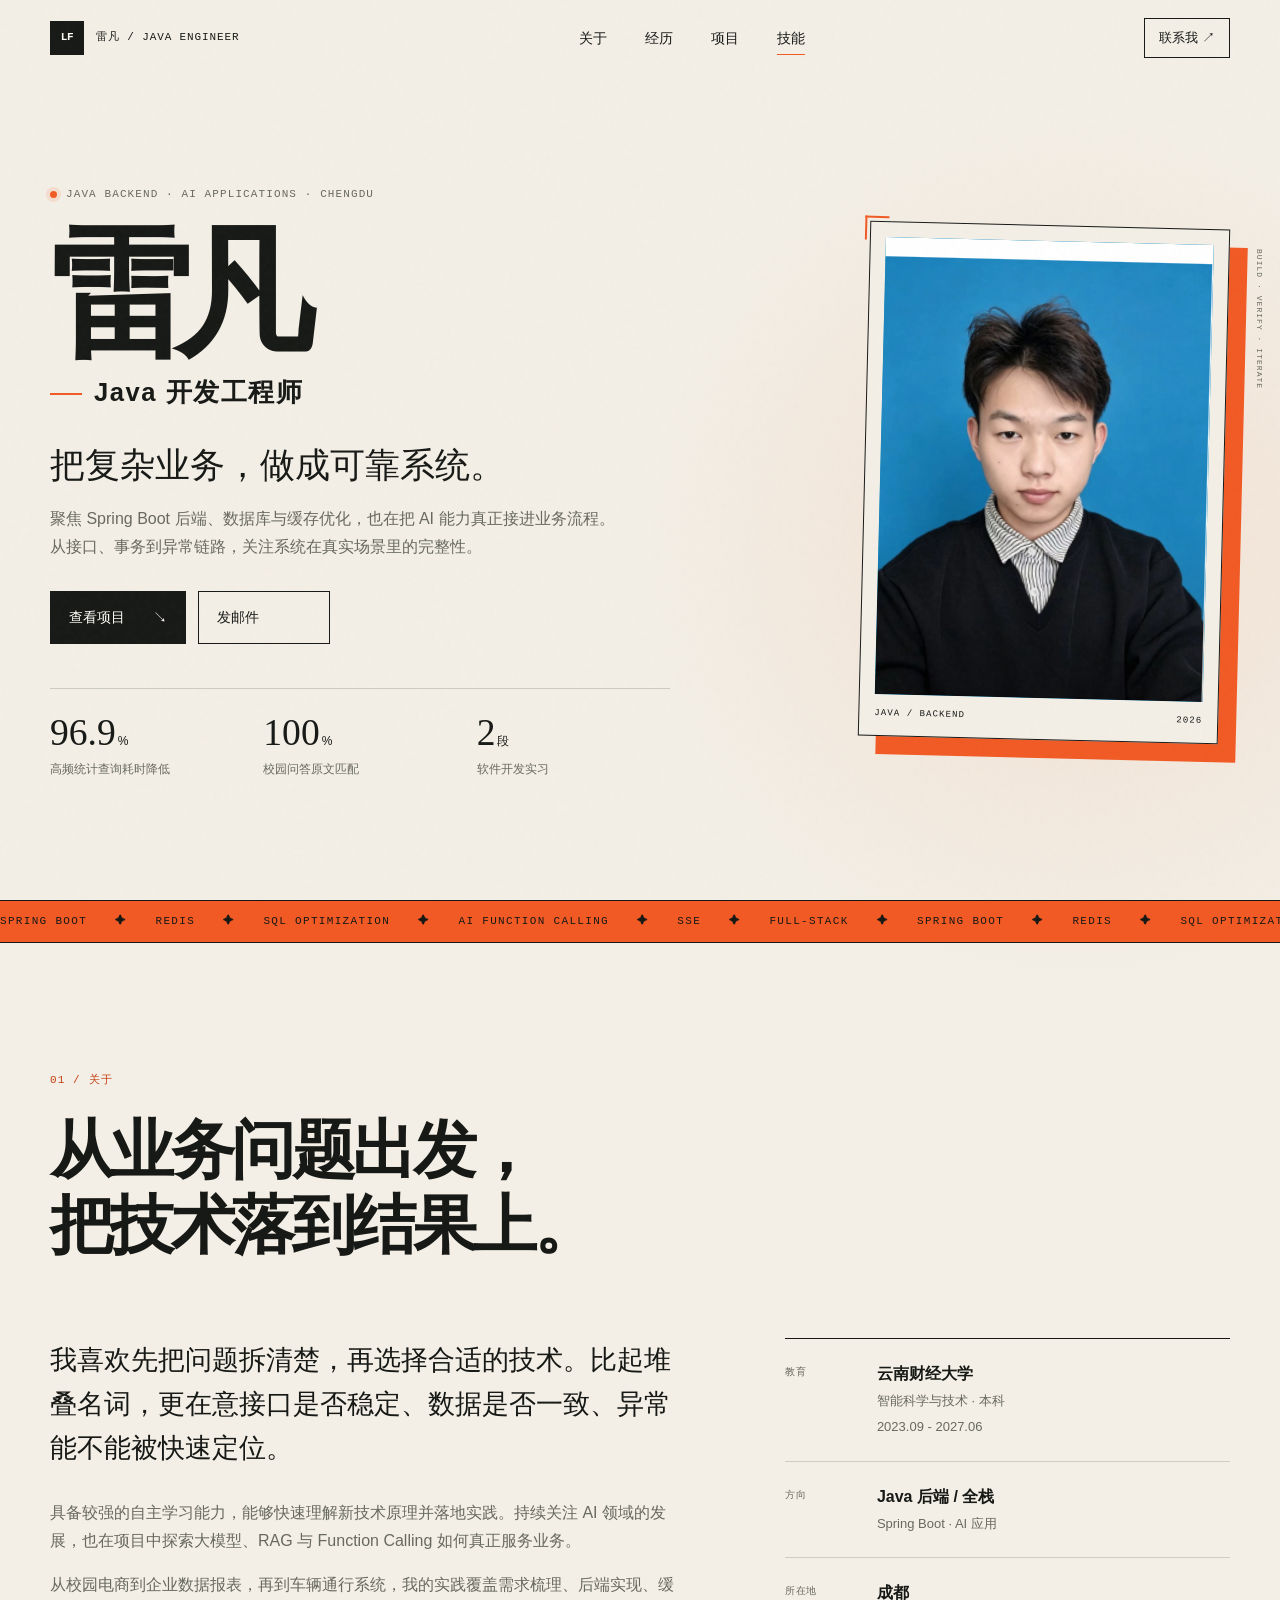
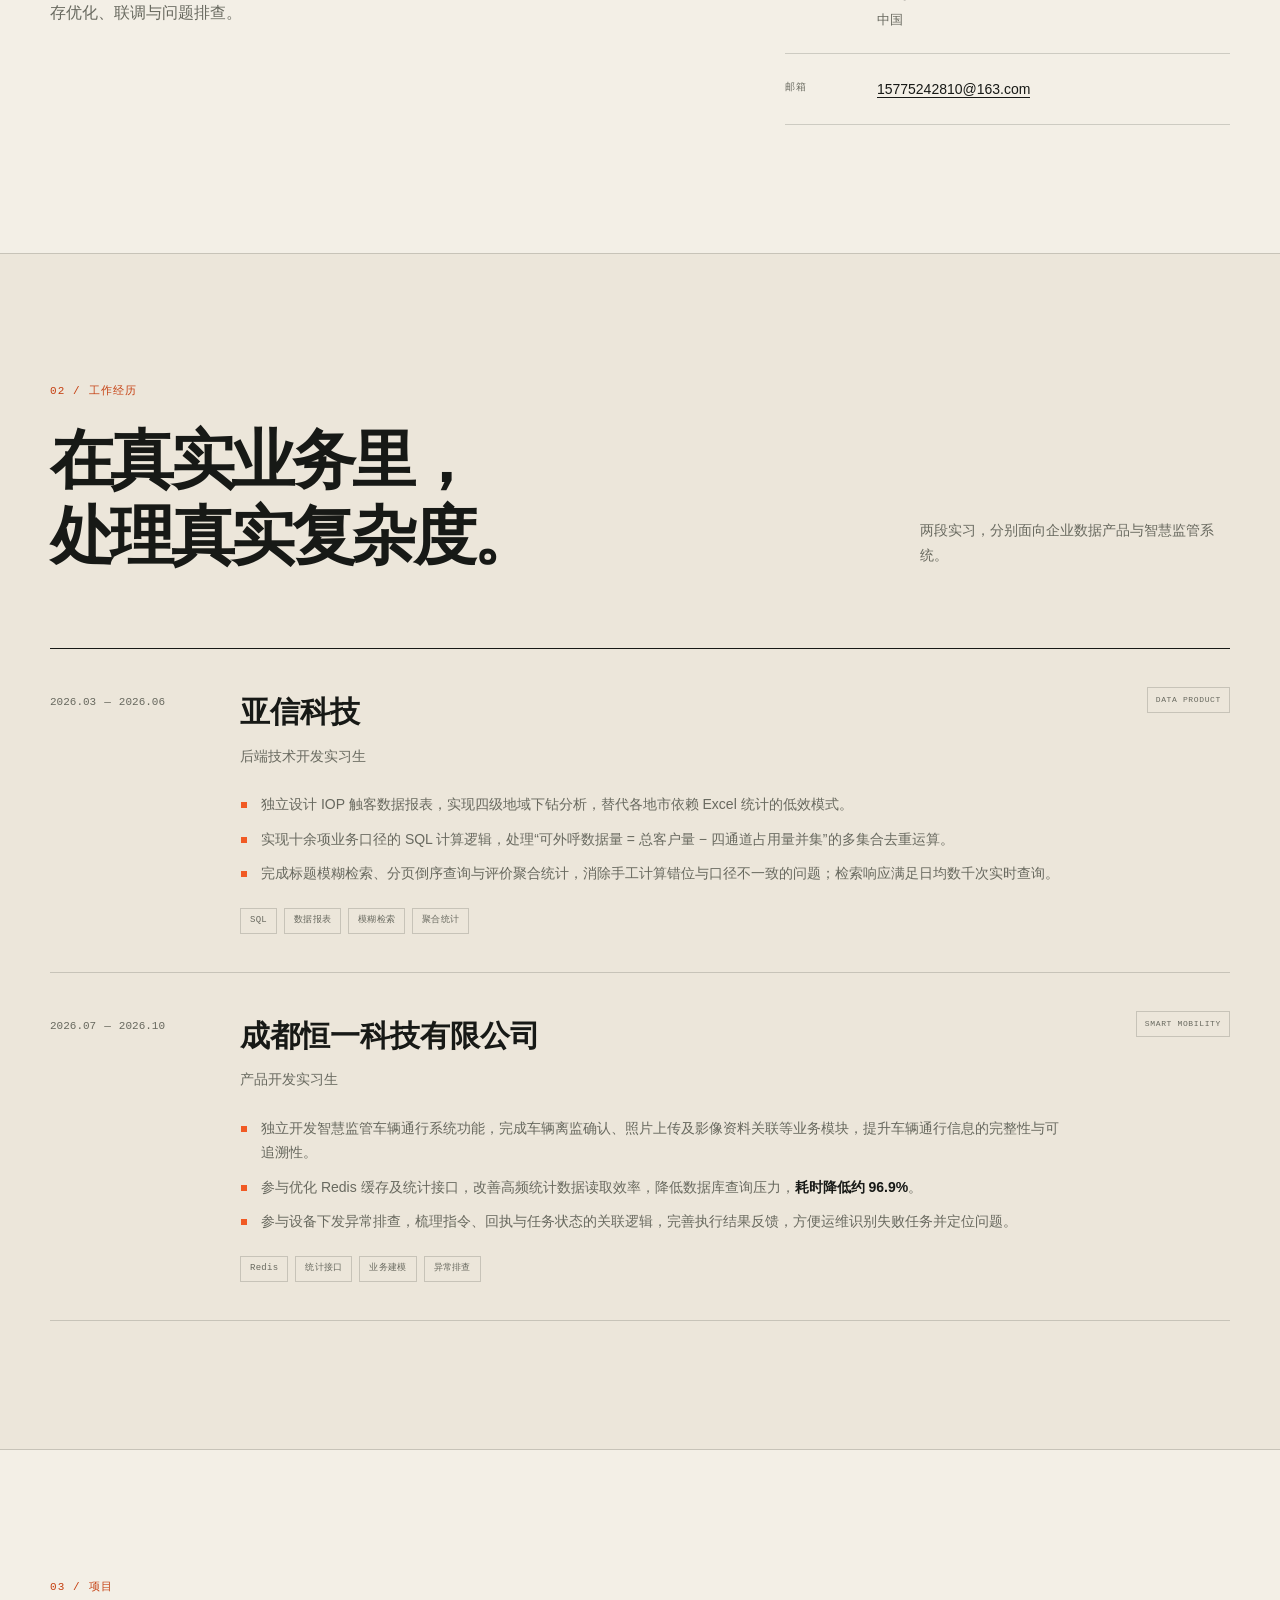
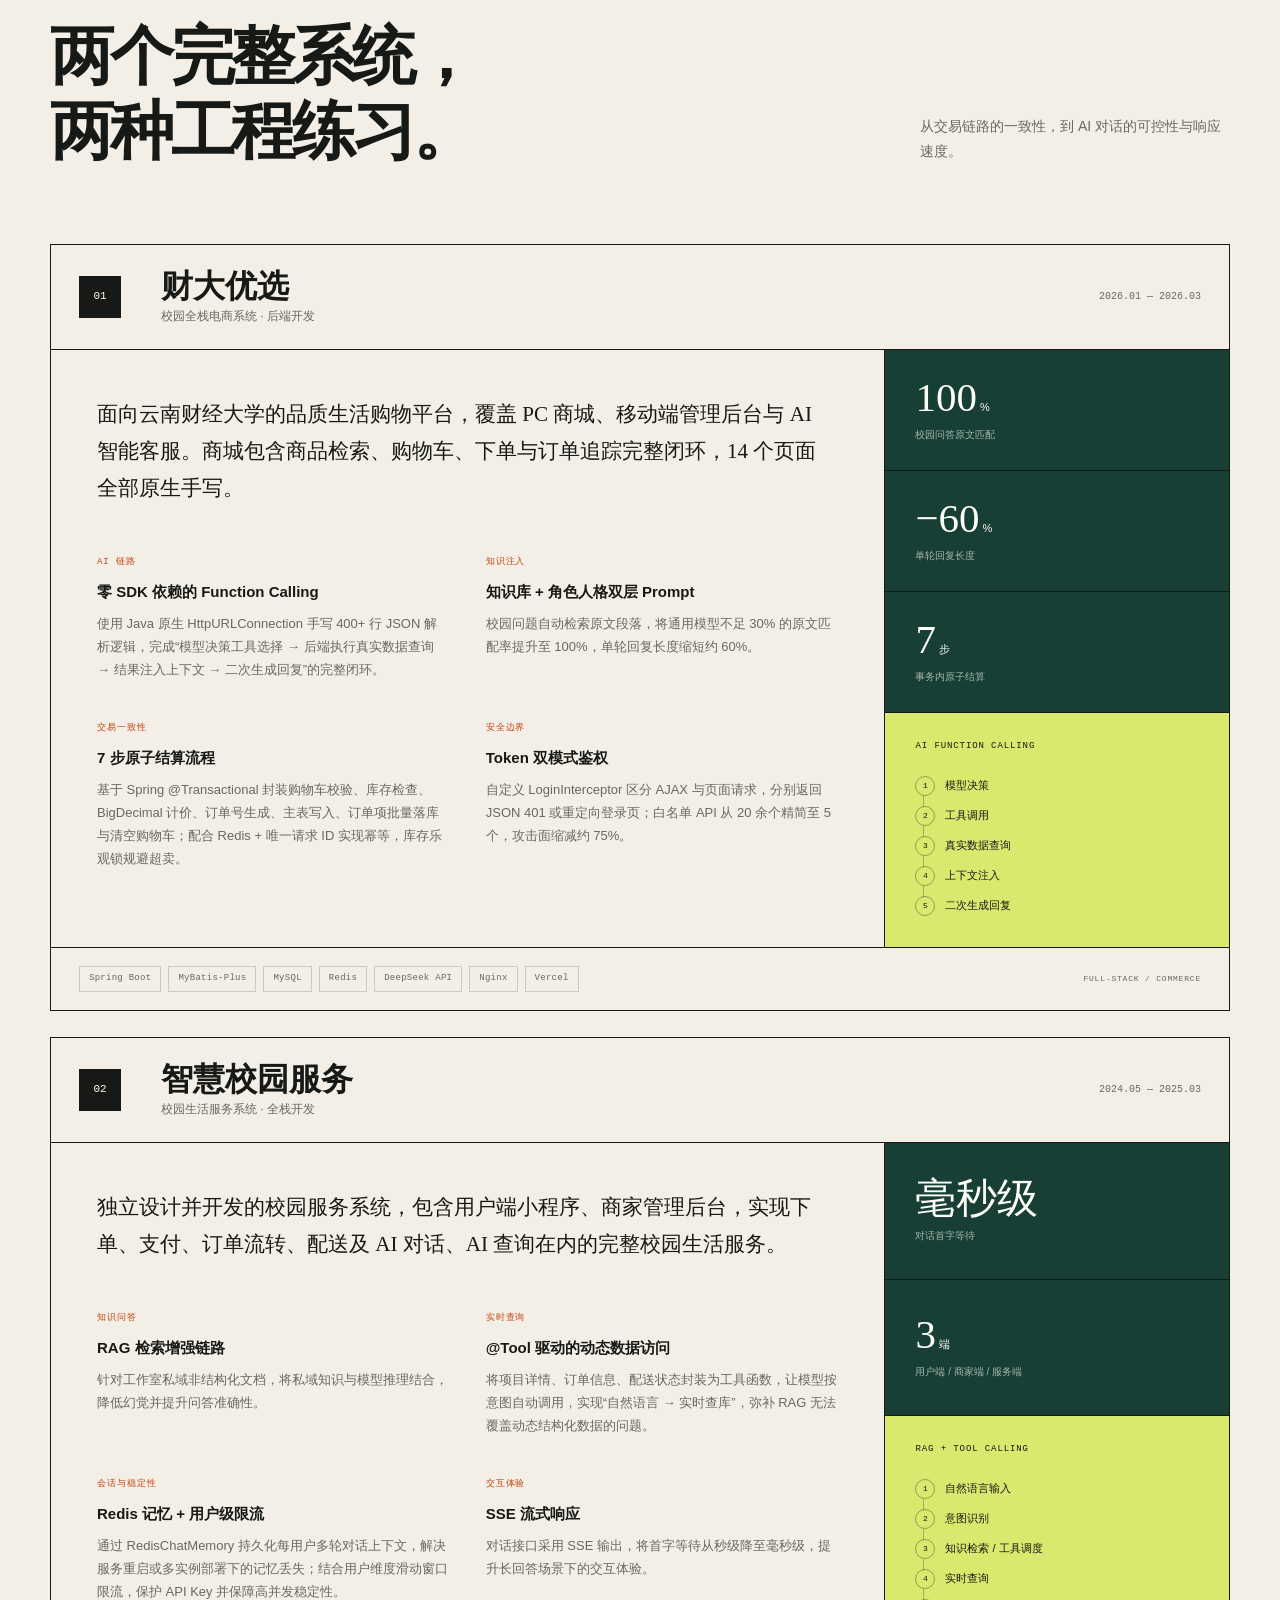
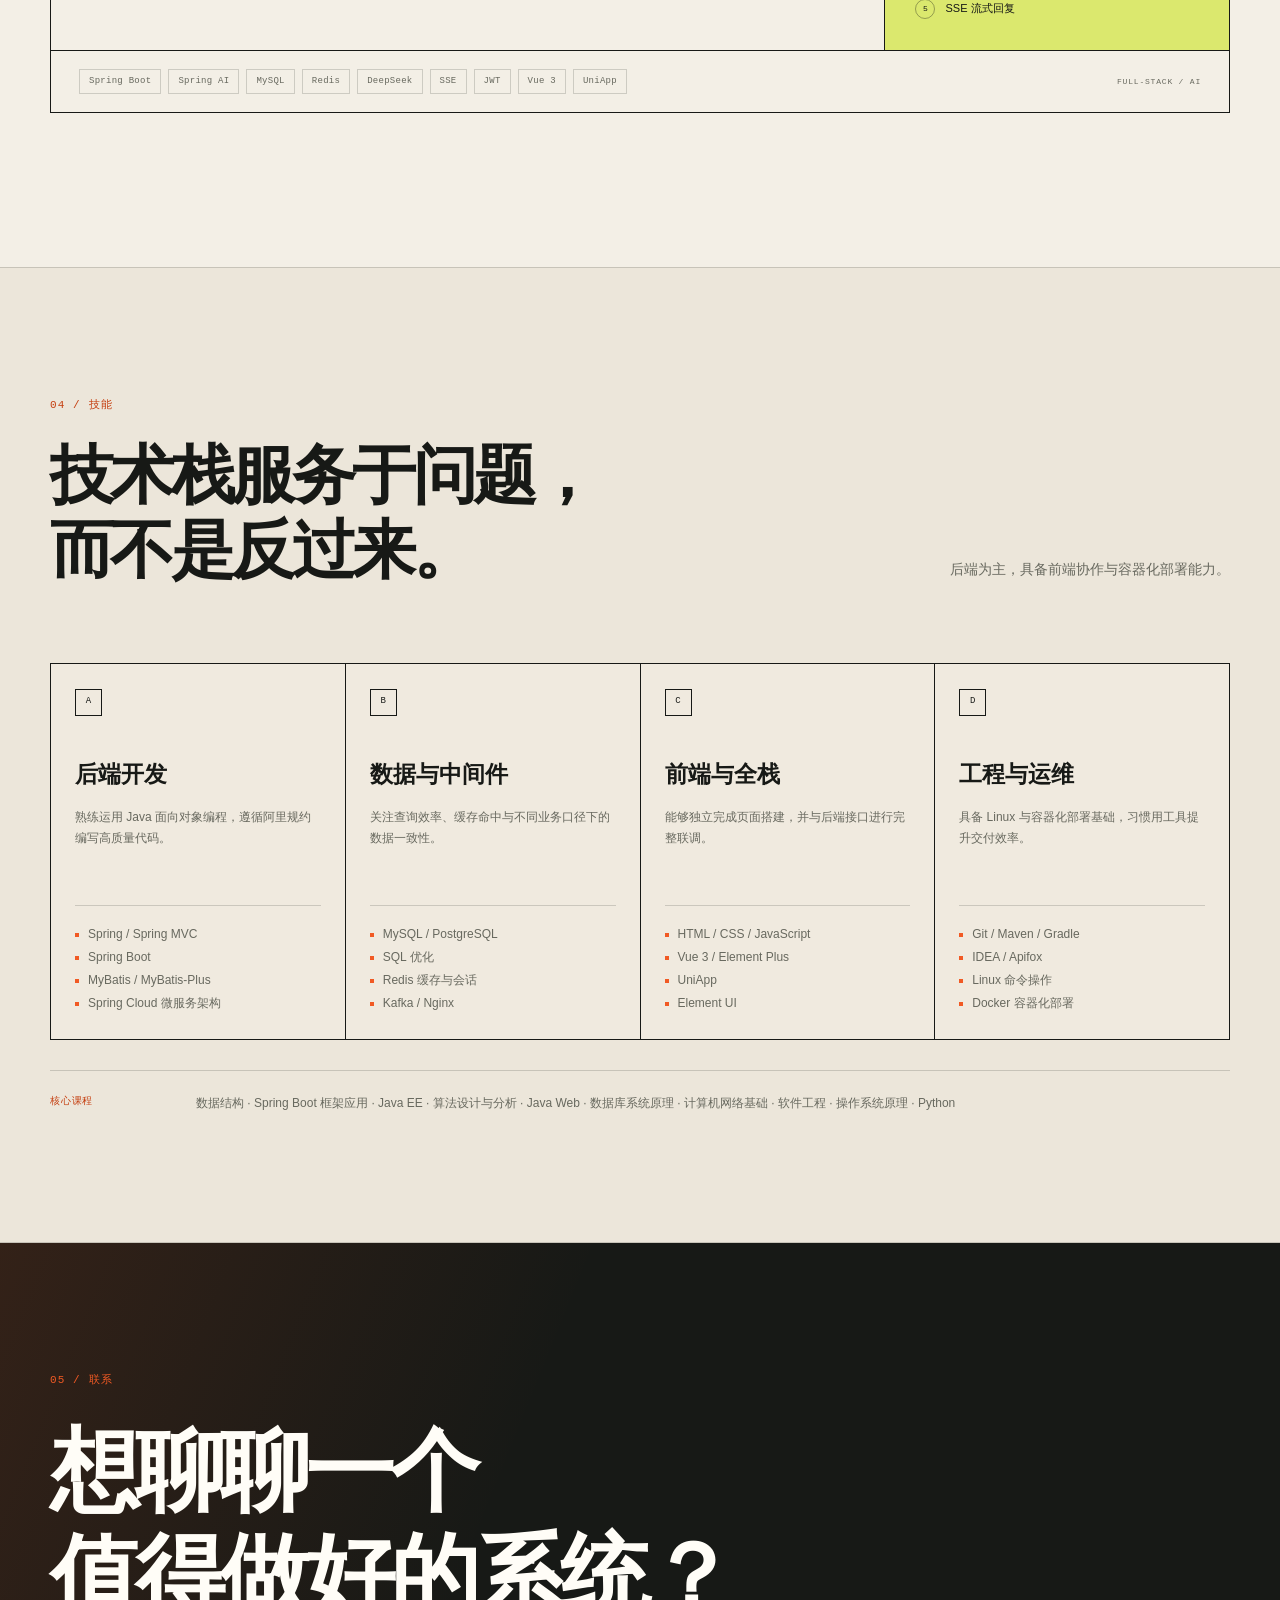
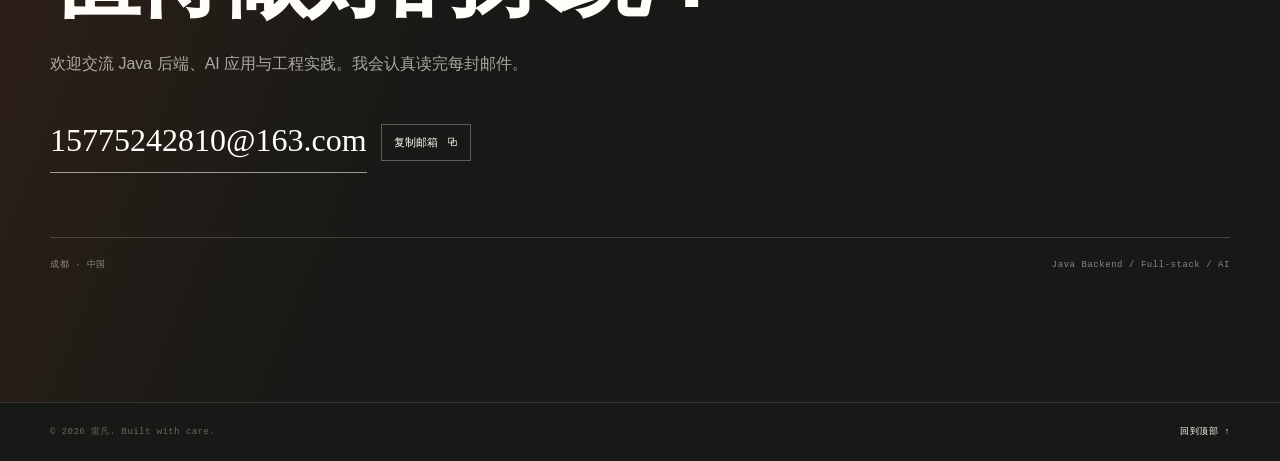
==== index.html @ cb6b831a "Publish personal portfolio website" ====
<!doctype html>
<html lang="zh-CN">
<head>
  <meta charset="utf-8">
  <meta name="viewport" content="width=device-width, initial-scale=1">
  <title>雷凡｜Java 开发工程师 · 后端与 AI 应用</title>
  <meta name="description" content="雷凡，Java 开发工程师，专注 Spring Boot 后端、Redis 缓存优化与 AI 应用落地。查看工作经历、全栈项目与技术栈。">
  <meta name="author" content="雷凡">
  <meta name="robots" content="index, follow, max-image-preview:large">
  <meta name="theme-color" content="#f3efe6">
  <link rel="canonical" href="https://fan313424.github.io/">

  <meta property="og:type" content="profile">
  <meta property="og:locale" content="zh_CN">
  <meta property="og:title" content="雷凡｜Java 开发工程师">
  <meta property="og:description" content="Spring Boot 后端、数据库与缓存优化，以及可落地的 AI 应用实践。">
  <meta property="og:url" content="https://fan313424.github.io/">
  <meta property="og:image" content="https://fan313424.github.io/assets/og-cover.png">
  <meta property="og:image:width" content="1200">
  <meta property="og:image:height" content="630">
  <meta name="twitter:card" content="summary_large_image">
  <meta name="twitter:title" content="雷凡｜Java 开发工程师">
  <meta name="twitter:description" content="Spring Boot 后端、数据库与缓存优化，以及可落地的 AI 应用实践。">
  <meta name="twitter:image" content="https://fan313424.github.io/assets/og-cover.png">

  <link rel="icon" href="assets/favicon.svg" type="image/svg+xml">
  <link rel="stylesheet" href="styles.css">
  <script type="application/ld+json">
  {
    "@context": "https://schema.org",
    "@type": "Person",
    "name": "雷凡",
    "url": "https://fan313424.github.io/",
    "image": "https://fan313424.github.io/assets/lei-fan-portrait.png",
    "jobTitle": "Java 开发工程师",
    "email": "mailto:15775242810@163.com",
    "address": {
      "@type": "PostalAddress",
      "addressLocality": "成都",
      "addressCountry": "CN"
    },
    "alumniOf": {
      "@type": "CollegeOrUniversity",
      "name": "云南财经大学"
    },
    "knowsAbout": [
      "Java",
      "Spring Boot",
      "Spring Cloud",
      "MySQL",
      "PostgreSQL",
      "Redis",
      "Kafka",
      "Docker",
      "AI Function Calling",
      "RAG"
    ]
  }
  </script>
</head>
<body>
  <a class="skip-link" href="#main">跳到主要内容</a>

  <header class="site-header">
    <div class="shell header-inner">
      <a class="brand" href="#top" aria-label="返回首页">
        <span class="brand-mark">LF</span>
        <span class="brand-text">雷凡 / Java Engineer</span>
      </a>
      <nav class="site-nav" aria-label="主导航">
        <a href="#about">关于</a>
        <a href="#experience">经历</a>
        <a href="#projects">项目</a>
        <a href="#skills">技能</a>
      </nav>
      <a class="header-contact" href="mailto:15775242810@163.com">联系我 <span aria-hidden="true">↗</span></a>
    </div>
  </header>

  <main id="main">
    <section class="hero shell" id="top" aria-labelledby="hero-title">
      <div class="hero-copy">
        <p class="eyebrow"><span class="status-dot" aria-hidden="true"></span> Java Backend · AI Applications · Chengdu</p>
        <h1 id="hero-title">雷凡</h1>
        <p class="hero-role">Java 开发工程师</p>
        <p class="hero-statement">把复杂业务，做成可靠系统。</p>
        <p class="hero-intro">聚焦 Spring Boot 后端、数据库与缓存优化，也在把 AI 能力真正接进业务流程。从接口、事务到异常链路，关注系统在真实场景里的完整性。</p>
        <div class="hero-actions">
          <a class="button button-primary" href="#projects">查看项目 <span aria-hidden="true">↘</span></a>
          <a class="button button-ghost" href="mailto:15775242810@163.com">发邮件</a>
        </div>
        <dl class="hero-metrics" aria-label="关键成果">
          <div>
            <dt>96.9<small>%</small></dt>
            <dd>高频统计查询耗时降低</dd>
          </div>
          <div>
            <dt>100<small>%</small></dt>
            <dd>校园问答原文匹配</dd>
          </div>
          <div>
            <dt>2<small>段</small></dt>
            <dd>软件开发实习</dd>
          </div>
        </dl>
      </div>

      <div class="hero-visual" aria-label="雷凡的个人照片">
        <div class="portrait-card">
          <div class="portrait-frame">
            <img src="assets/lei-fan-portrait.png" alt="雷凡的个人照片" width="275" height="383">
          </div>
          <span class="corner corner-tl" aria-hidden="true"></span>
          <span class="corner corner-br" aria-hidden="true"></span>
          <div class="portrait-caption">
            <span>JAVA / BACKEND</span>
            <span>2026</span>
          </div>
        </div>
        <p class="portrait-side-note" aria-hidden="true">BUILD · VERIFY · ITERATE</p>
      </div>
    </section>

    <div class="ticker" aria-hidden="true">
      <div class="ticker-track">
        <span>SPRING BOOT</span><span>REDIS</span><span>SQL OPTIMIZATION</span><span>AI FUNCTION CALLING</span><span>SSE</span><span>FULL-STACK</span>
        <span>SPRING BOOT</span><span>REDIS</span><span>SQL OPTIMIZATION</span><span>AI FUNCTION CALLING</span><span>SSE</span><span>FULL-STACK</span>
      </div>
    </div>

    <section class="section shell" id="about" aria-labelledby="about-title">
      <div class="section-heading reveal">
        <p class="section-index">01 / 关于</p>
        <h2 id="about-title">从业务问题出发，<br>把技术落到结果上。</h2>
      </div>
      <div class="about-grid">
        <div class="about-copy reveal">
          <p class="lede">我喜欢先把问题拆清楚，再选择合适的技术。比起堆叠名词，更在意接口是否稳定、数据是否一致、异常能不能被快速定位。</p>
          <p>具备较强的自主学习能力，能够快速理解新技术原理并落地实践。持续关注 AI 领域的发展，也在项目中探索大模型、RAG 与 Function Calling 如何真正服务业务。</p>
          <p>从校园电商到企业数据报表，再到车辆通行系统，我的实践覆盖需求梳理、后端实现、缓存优化、联调与问题排查。</p>
        </div>
        <div class="profile-panel reveal">
          <div class="profile-row">
            <span>教育</span>
            <div>
              <strong>云南财经大学</strong>
              <p>智能科学与技术 · 本科</p>
              <small>2023.09 - 2027.06</small>
            </div>
          </div>
          <div class="profile-row">
            <span>方向</span>
            <div>
              <strong>Java 后端 / 全栈</strong>
              <p>Spring Boot · AI 应用</p>
            </div>
          </div>
          <div class="profile-row">
            <span>所在地</span>
            <div>
              <strong>成都</strong>
              <p>中国</p>
            </div>
          </div>
          <div class="profile-row">
            <span>邮箱</span>
            <div>
              <a href="mailto:15775242810@163.com">15775242810@163.com</a>
            </div>
          </div>
        </div>
      </div>
    </section>

    <section class="section section-tinted" id="experience" aria-labelledby="experience-title">
      <div class="shell">
        <div class="section-heading section-heading-row reveal">
          <div>
            <p class="section-index">02 / 工作经历</p>
            <h2 id="experience-title">在真实业务里，<br>处理真实复杂度。</h2>
          </div>
          <p class="section-aside">两段实习，分别面向企业数据产品与智慧监管系统。</p>
        </div>

        <div class="timeline">
          <article class="timeline-item reveal">
            <div class="timeline-meta">
              <time datetime="2026-03">2026.03</time>
              <span>—</span>
              <time datetime="2026-06">2026.06</time>
            </div>
            <div class="timeline-body">
              <div class="role-heading">
                <div>
                  <h3>亚信科技</h3>
                  <p>后端技术开发实习生</p>
                </div>
                <span class="role-tag">DATA PRODUCT</span>
              </div>
              <ul class="detail-list">
                <li>独立设计 IOP 触客数据报表，实现四级地域下钻分析，替代各地市依赖 Excel 统计的低效模式。</li>
                <li>实现十余项业务口径的 SQL 计算逻辑，处理“可外呼数据量 = 总客户量 − 四通道占用量并集”的多集合去重运算。</li>
                <li>完成标题模糊检索、分页倒序查询与评价聚合统计，消除手工计算错位与口径不一致的问题；检索响应满足日均数千次实时查询。</li>
              </ul>
              <div class="tag-row" aria-label="使用技术">
                <span>SQL</span><span>数据报表</span><span>模糊检索</span><span>聚合统计</span>
              </div>
            </div>
          </article>

          <article class="timeline-item reveal">
            <div class="timeline-meta">
              <time datetime="2026-07">2026.07</time>
              <span>—</span>
              <time datetime="2026-10">2026.10</time>
            </div>
            <div class="timeline-body">
              <div class="role-heading">
                <div>
                  <h3>成都恒一科技有限公司</h3>
                  <p>产品开发实习生</p>
                </div>
                <span class="role-tag">SMART MOBILITY</span>
              </div>
              <ul class="detail-list">
                <li>独立开发智慧监管车辆通行系统功能，完成车辆离监确认、照片上传及影像资料关联等业务模块，提升车辆通行信息的完整性与可追溯性。</li>
                <li>参与优化 Redis 缓存及统计接口，改善高频统计数据读取效率，降低数据库查询压力，<strong>耗时降低约 96.9%</strong>。</li>
                <li>参与设备下发异常排查，梳理指令、回执与任务状态的关联逻辑，完善执行结果反馈，方便运维识别失败任务并定位问题。</li>
              </ul>
              <div class="tag-row" aria-label="使用技术">
                <span>Redis</span><span>统计接口</span><span>业务建模</span><span>异常排查</span>
              </div>
            </div>
          </article>
        </div>
      </div>
    </section>

    <section class="section shell" id="projects" aria-labelledby="projects-title">
      <div class="section-heading section-heading-row reveal">
        <div>
          <p class="section-index">03 / 项目</p>
          <h2 id="projects-title">两个完整系统，<br>两种工程练习。</h2>
        </div>
        <p class="section-aside">从交易链路的一致性，到 AI 对话的可控性与响应速度。</p>
      </div>

      <article class="project-card reveal">
        <header class="project-header">
          <div class="project-number">01</div>
          <div class="project-title">
            <h3>财大优选</h3>
            <p>校园全栈电商系统 · 后端开发</p>
          </div>
          <time datetime="2026-01">2026.01 — 2026.03</time>
        </header>

        <div class="project-grid">
          <div class="project-content">
            <p class="project-lead">面向云南财经大学的品质生活购物平台，覆盖 PC 商城、移动端管理后台与 AI 智能客服。商城包含商品检索、购物车、下单与订单追踪完整闭环，14 个页面全部原生手写。</p>

            <div class="project-highlights">
              <div>
                <span class="highlight-label">AI 链路</span>
                <h4>零 SDK 依赖的 Function Calling</h4>
                <p>使用 Java 原生 HttpURLConnection 手写 400+ 行 JSON 解析逻辑，完成“模型决策工具选择 → 后端执行真实数据查询 → 结果注入上下文 → 二次生成回复”的完整闭环。</p>
              </div>
              <div>
                <span class="highlight-label">知识注入</span>
                <h4>知识库 + 角色人格双层 Prompt</h4>
                <p>校园问题自动检索原文段落，将通用模型不足 30% 的原文匹配率提升至 100%，单轮回复长度缩短约 60%。</p>
              </div>
              <div>
                <span class="highlight-label">交易一致性</span>
                <h4>7 步原子结算流程</h4>
                <p>基于 Spring @Transactional 封装购物车校验、库存检查、BigDecimal 计价、订单号生成、主表写入、订单项批量落库与清空购物车；配合 Redis + 唯一请求 ID 实现幂等，库存乐观锁规避超卖。</p>
              </div>
              <div>
                <span class="highlight-label">安全边界</span>
                <h4>Token 双模式鉴权</h4>
                <p>自定义 LoginInterceptor 区分 AJAX 与页面请求，分别返回 JSON 401 或重定向登录页；白名单 API 从 20 余个精简至 5 个，攻击面缩减约 75%。</p>
              </div>
            </div>
          </div>

          <aside class="project-side">
            <div class="project-stat">
              <strong>100<small>%</small></strong>
              <span>校园问答原文匹配</span>
            </div>
            <div class="project-stat">
              <strong>−60<small>%</small></strong>
              <span>单轮回复长度</span>
            </div>
            <div class="project-stat">
              <strong>7<small>步</small></strong>
              <span>事务内原子结算</span>
            </div>

            <div class="flow-card">
              <p class="flow-title">AI FUNCTION CALLING</p>
              <ol class="flow-list">
                <li>模型决策</li>
                <li>工具调用</li>
                <li>真实数据查询</li>
                <li>上下文注入</li>
                <li>二次生成回复</li>
              </ol>
            </div>
          </aside>
        </div>

        <footer class="project-footer">
          <div class="tag-row" aria-label="技术栈">
            <span>Spring Boot</span><span>MyBatis-Plus</span><span>MySQL</span><span>Redis</span><span>DeepSeek API</span><span>Nginx</span><span>Vercel</span>
          </div>
          <span class="project-type">FULL-STACK / COMMERCE</span>
        </footer>
      </article>

      <article class="project-card project-card-alt reveal">
        <header class="project-header">
          <div class="project-number">02</div>
          <div class="project-title">
            <h3>智慧校园服务</h3>
            <p>校园生活服务系统 · 全栈开发</p>
          </div>
          <time datetime="2024-05">2024.05 — 2025.03</time>
        </header>

        <div class="project-grid">
          <div class="project-content">
            <p class="project-lead">独立设计并开发的校园服务系统，包含用户端小程序、商家管理后台，实现下单、支付、订单流转、配送及 AI 对话、AI 查询在内的完整校园生活服务。</p>

            <div class="project-highlights">
              <div>
                <span class="highlight-label">知识问答</span>
                <h4>RAG 检索增强链路</h4>
                <p>针对工作室私域非结构化文档，将私域知识与模型推理结合，降低幻觉并提升问答准确性。</p>
              </div>
              <div>
                <span class="highlight-label">实时查询</span>
                <h4>@Tool 驱动的动态数据访问</h4>
                <p>将项目详情、订单信息、配送状态封装为工具函数，让模型按意图自动调用，实现“自然语言 → 实时查库”，弥补 RAG 无法覆盖动态结构化数据的问题。</p>
              </div>
              <div>
                <span class="highlight-label">会话与稳定性</span>
                <h4>Redis 记忆 + 用户级限流</h4>
                <p>通过 RedisChatMemory 持久化每用户多轮对话上下文，解决服务重启或多实例部署下的记忆丢失；结合用户维度滑动窗口限流，保护 API Key 并保障高并发稳定性。</p>
              </div>
              <div>
                <span class="highlight-label">交互体验</span>
                <h4>SSE 流式响应</h4>
                <p>对话接口采用 SSE 输出，将首字等待从秒级降至毫秒级，提升长回答场景下的交互体验。</p>
              </div>
            </div>
          </div>

          <aside class="project-side">
            <div class="project-stat">
              <strong>毫秒级</strong>
              <span>对话首字等待</span>
            </div>
            <div class="project-stat">
              <strong>3<small>端</small></strong>
              <span>用户端 / 商家端 / 服务端</span>
            </div>

            <div class="flow-card">
              <p class="flow-title">RAG + TOOL CALLING</p>
              <ol class="flow-list">
                <li>自然语言输入</li>
                <li>意图识别</li>
                <li>知识检索 / 工具调度</li>
                <li>实时查询</li>
                <li>SSE 流式回复</li>
              </ol>
            </div>
          </aside>
        </div>

        <footer class="project-footer">
          <div class="tag-row" aria-label="技术栈">
            <span>Spring Boot</span><span>Spring AI</span><span>MySQL</span><span>Redis</span><span>DeepSeek</span><span>SSE</span><span>JWT</span><span>Vue 3</span><span>UniApp</span>
          </div>
          <span class="project-type">FULL-STACK / AI</span>
        </footer>
      </article>
    </section>

    <section class="section section-tinted" id="skills" aria-labelledby="skills-title">
      <div class="shell">
        <div class="section-heading section-heading-row reveal">
          <div>
            <p class="section-index">04 / 技能</p>
            <h2 id="skills-title">技术栈服务于问题，<br>而不是反过来。</h2>
          </div>
          <p class="section-aside">后端为主，具备前端协作与容器化部署能力。</p>
        </div>

        <div class="skills-grid">
          <article class="skill-card reveal">
            <p class="skill-index">A</p>
            <h3>后端开发</h3>
            <p>熟练运用 Java 面向对象编程，遵循阿里规约编写高质量代码。</p>
            <ul>
              <li>Spring / Spring MVC</li>
              <li>Spring Boot</li>
              <li>MyBatis / MyBatis-Plus</li>
              <li>Spring Cloud 微服务架构</li>
            </ul>
          </article>
          <article class="skill-card reveal">
            <p class="skill-index">B</p>
            <h3>数据与中间件</h3>
            <p>关注查询效率、缓存命中与不同业务口径下的数据一致性。</p>
            <ul>
              <li>MySQL / PostgreSQL</li>
              <li>SQL 优化</li>
              <li>Redis 缓存与会话</li>
              <li>Kafka / Nginx</li>
            </ul>
          </article>
          <article class="skill-card reveal">
            <p class="skill-index">C</p>
            <h3>前端与全栈</h3>
            <p>能够独立完成页面搭建，并与后端接口进行完整联调。</p>
            <ul>
              <li>HTML / CSS / JavaScript</li>
              <li>Vue 3 / Element Plus</li>
              <li>UniApp</li>
              <li>Element UI</li>
            </ul>
          </article>
          <article class="skill-card reveal">
            <p class="skill-index">D</p>
            <h3>工程与运维</h3>
            <p>具备 Linux 与容器化部署基础，习惯用工具提升交付效率。</p>
            <ul>
              <li>Git / Maven / Gradle</li>
              <li>IDEA / Apifox</li>
              <li>Linux 命令操作</li>
              <li>Docker 容器化部署</li>
            </ul>
          </article>
        </div>

        <div class="coursework reveal">
          <span>核心课程</span>
          <p>数据结构 · Spring Boot 框架应用 · Java EE · 算法设计与分析 · Java Web · 数据库系统原理 · 计算机网络基础 · 软件工程 · 操作系统原理 · Python</p>
        </div>
      </div>
    </section>

    <section class="contact" id="contact" aria-labelledby="contact-title">
      <div class="shell contact-inner">
        <p class="section-index">05 / 联系</p>
        <h2 id="contact-title">想聊聊一个<br>值得做好的系统？</h2>
        <p class="contact-copy">欢迎交流 Java 后端、AI 应用与工程实践。我会认真读完每封邮件。</p>
        <div class="contact-actions">
          <a class="contact-email" href="mailto:15775242810@163.com">15775242810@163.com</a>
          <button class="copy-button" type="button" data-copy="15775242810@163.com" aria-label="复制邮箱地址">
            <span class="copy-label">复制邮箱</span>
            <span class="copy-icon" aria-hidden="true">⧉</span>
          </button>
        </div>
        <div class="contact-meta">
          <span>成都 · 中国</span>
          <span>Java Backend / Full-stack / AI</span>
        </div>
      </div>
    </section>
  </main>

  <footer class="site-footer">
    <div class="shell footer-inner">
      <p>© <span data-year>2026</span> 雷凡. Built with care.</p>
      <a href="#top">回到顶部 ↑</a>
    </div>
  </footer>

  <script src="main.js" defer></script>
</body>
</html>
---- styles.css ----
:root {
  --paper: #f3efe6;
  --paper-deep: #e8e0d2;
  --ink: #171916;
  --muted: #68695f;
  --line: rgba(23, 25, 22, 0.17);
  --orange: #f15a24;
  --orange-deep: #c53f10;
  --forest: #173f35;
  --lime: #dbe86e;
  --white: #fffdf7;
  --serif: "Songti SC", "STSong", "Noto Serif SC", Georgia, serif;
  --sans: "Aptos", "PingFang SC", "Microsoft YaHei", "Segoe UI", sans-serif;
  --mono: "SFMono-Regular", "Cascadia Code", "Consolas", monospace;
  --shell: min(1180px, calc(100vw - 64px));
}

* {
  box-sizing: border-box;
}

html {
  scroll-behavior: smooth;
}

body {
  margin: 0;
  color: var(--ink);
  background:
    radial-gradient(circle at 84% 8%, rgba(241, 90, 36, 0.1), transparent 27rem),
    var(--paper);
  font-family: var(--sans);
  font-size: 16px;
  line-height: 1.75;
  -webkit-font-smoothing: antialiased;
}

body::before {
  position: fixed;
  inset: 0;
  z-index: 20;
  pointer-events: none;
  content: "";
  opacity: 0.18;
  background-image: url("data:image/svg+xml,%3Csvg viewBox='0 0 180 180' xmlns='http://www.w3.org/2000/svg'%3E%3Cfilter id='n'%3E%3CfeTurbulence type='fractalNoise' baseFrequency='.95' numOctaves='3' stitchTiles='stitch'/%3E%3C/filter%3E%3Crect width='100%25' height='100%25' filter='url(%23n)' opacity='.15'/%3E%3C/svg%3E");
}

::selection {
  color: var(--white);
  background: var(--orange);
}

a {
  color: inherit;
  text-decoration: none;
}

button,
input {
  font: inherit;
}

img {
  max-width: 100%;
  display: block;
}

h1,
h2,
h3,
h4,
p {
  margin-top: 0;
}

.shell {
  width: var(--shell);
  margin-inline: auto;
}

.skip-link {
  position: fixed;
  top: 12px;
  left: 12px;
  z-index: 100;
  padding: 10px 16px;
  color: var(--white);
  background: var(--ink);
  transform: translateY(-150%);
}

.skip-link:focus {
  transform: translateY(0);
}

.site-header {
  position: sticky;
  top: 0;
  z-index: 10;
  border-bottom: 1px solid transparent;
  background: rgba(243, 239, 230, 0.86);
  backdrop-filter: blur(16px);
}

.site-header.is-scrolled {
  border-bottom-color: var(--line);
}

.header-inner {
  display: flex;
  align-items: center;
  justify-content: space-between;
  min-height: 76px;
  gap: 28px;
}

.brand {
  display: inline-flex;
  align-items: center;
  gap: 12px;
  font-family: var(--mono);
  font-size: 11px;
  letter-spacing: 0.08em;
  text-transform: uppercase;
}

.brand-mark {
  display: grid;
  width: 34px;
  height: 34px;
  place-items: center;
  color: var(--white);
  background: var(--ink);
  font-weight: 700;
  letter-spacing: -0.04em;
}

.site-nav {
  display: flex;
  align-items: center;
  gap: clamp(18px, 3vw, 38px);
  font-size: 14px;
}

.site-nav a {
  position: relative;
  padding: 5px 0;
}

.site-nav a::after {
  position: absolute;
  right: 0;
  bottom: 0;
  left: 0;
  height: 1px;
  content: "";
  background: var(--orange);
  transform: scaleX(0);
  transform-origin: right;
  transition: transform 220ms ease;
}

.site-nav a:hover::after,
.site-nav a:focus-visible::after,
.site-nav a.is-active::after {
  transform: scaleX(1);
  transform-origin: left;
}

.header-contact {
  padding: 8px 14px;
  border: 1px solid var(--ink);
  font-size: 13px;
  transition: color 180ms ease, background 180ms ease;
}

.header-contact:hover,
.header-contact:focus-visible {
  color: var(--white);
  background: var(--ink);
}

.hero {
  display: grid;
  grid-template-columns: minmax(0, 1.18fr) minmax(280px, 0.62fr);
  align-items: center;
  gap: clamp(48px, 8vw, 118px);
  min-height: calc(100vh - 77px);
  padding-block: clamp(50px, 7vw, 92px) clamp(68px, 8vw, 110px);
}

.eyebrow,
.section-index,
.highlight-label,
.flow-title,
.project-type {
  font-family: var(--mono);
  font-size: 11px;
  letter-spacing: 0.1em;
  text-transform: uppercase;
}

.eyebrow {
  display: flex;
  align-items: center;
  gap: 9px;
  margin-bottom: 34px;
  color: var(--muted);
}

.status-dot {
  width: 7px;
  height: 7px;
  border-radius: 50%;
  background: var(--orange);
  box-shadow: 0 0 0 4px rgba(241, 90, 36, 0.12);
}

h1 {
  margin-bottom: 16px;
  font-family: var(--serif);
  font-size: clamp(5.8rem, 11vw, 10rem);
  font-weight: 600;
  line-height: 0.82;
  letter-spacing: -0.13em;
}

.hero-role {
  margin-bottom: 28px;
  font-size: clamp(1.25rem, 2vw, 1.65rem);
  font-weight: 600;
  letter-spacing: 0.06em;
}

.hero-role::before {
  display: inline-block;
  width: 32px;
  height: 2px;
  margin-right: 12px;
  vertical-align: middle;
  content: "";
  background: var(--orange);
}

.hero-statement {
  margin-bottom: 16px;
  font-family: var(--serif);
  font-size: clamp(1.65rem, 2.7vw, 2.35rem);
  line-height: 1.35;
}

.hero-intro {
  max-width: 580px;
  margin-bottom: 30px;
  color: var(--muted);
}

.hero-actions {
  display: flex;
  flex-wrap: wrap;
  gap: 12px;
}

.button {
  display: inline-flex;
  min-width: 132px;
  align-items: center;
  justify-content: space-between;
  gap: 28px;
  padding: 13px 18px;
  border: 1px solid var(--ink);
  font-size: 14px;
  transition: transform 180ms ease, color 180ms ease, background 180ms ease;
}

.button:hover,
.button:focus-visible {
  transform: translateY(-2px);
}

.button-primary {
  color: var(--white);
  background: var(--ink);
}

.button-primary:hover,
.button-primary:focus-visible {
  background: var(--orange);
  border-color: var(--orange);
}

.button-ghost:hover,
.button-ghost:focus-visible {
  color: var(--white);
  background: var(--ink);
}

.hero-metrics {
  display: grid;
  grid-template-columns: repeat(3, 1fr);
  max-width: 620px;
  margin: 44px 0 0;
  padding-top: 25px;
  border-top: 1px solid var(--line);
  gap: 20px;
}

.hero-metrics div {
  min-width: 0;
}

.hero-metrics dt {
  font-family: var(--serif);
  font-size: clamp(1.65rem, 3vw, 2.35rem);
  line-height: 1;
}

.hero-metrics small {
  margin-left: 2px;
  font-family: var(--sans);
  font-size: 12px;
  font-weight: 500;
}

.hero-metrics dd {
  margin: 9px 0 0;
  color: var(--muted);
  font-size: 12px;
  line-height: 1.6;
}

.hero-visual {
  position: relative;
  justify-self: center;
  width: min(100%, 360px);
}

.portrait-card {
  position: relative;
  padding: 15px 15px 13px;
  border: 1px solid var(--ink);
  background: var(--paper);
  transform: rotate(1.4deg);
  box-shadow: 18px 18px 0 var(--orange);
}

.portrait-frame {
  position: relative;
  overflow: hidden;
  background: #168ac0;
}

.portrait-frame::after {
  position: absolute;
  inset: 0;
  content: "";
  background: linear-gradient(180deg, transparent 62%, rgba(0, 0, 0, 0.13));
  pointer-events: none;
}

.portrait-frame img {
  width: 100%;
  height: auto;
  filter: saturate(0.82) contrast(1.04);
}

.portrait-caption {
  display: flex;
  justify-content: space-between;
  padding-top: 12px;
  font-family: var(--mono);
  font-size: 9px;
  letter-spacing: 0.12em;
}

.portrait-side-note {
  position: absolute;
  top: 24px;
  right: -42px;
  margin: 0;
  color: var(--muted);
  font-family: var(--mono);
  font-size: 8px;
  letter-spacing: 0.13em;
  writing-mode: vertical-rl;
}

.corner {
  position: absolute;
  width: 24px;
  height: 24px;
  pointer-events: none;
}

.corner-tl {
  top: -6px;
  left: -6px;
  border-top: 2px solid var(--orange);
  border-left: 2px solid var(--orange);
}

.corner-br {
  right: -6px;
  bottom: -6px;
  border-right: 2px solid var(--orange);
  border-bottom: 2px solid var(--orange);
}

.ticker {
  overflow: hidden;
  border-top: 1px solid var(--ink);
  border-bottom: 1px solid var(--ink);
  background: var(--orange);
  color: var(--ink);
}

.ticker-track {
  display: flex;
  width: max-content;
  padding: 11px 0;
  animation: ticker 30s linear infinite;
}

.ticker span {
  display: flex;
  align-items: center;
  font-family: var(--mono);
  font-size: 11px;
  letter-spacing: 0.12em;
}

.ticker span::after {
  margin-inline: 28px;
  content: "✦";
}

@keyframes ticker {
  to {
    transform: translateX(-50%);
  }
}

.section {
  padding-block: clamp(78px, 10vw, 138px);
  scroll-margin-top: 76px;
}

.section-tinted {
  border-top: 1px solid var(--line);
  border-bottom: 1px solid var(--line);
  background: rgba(232, 224, 210, 0.55);
}

.section-heading {
  margin-bottom: clamp(45px, 6vw, 74px);
}

.section-heading-row {
  display: flex;
  align-items: end;
  justify-content: space-between;
  gap: 44px;
}

.section-index {
  margin-bottom: 22px;
  color: var(--orange-deep);
}

.section-heading h2,
.contact h2 {
  margin-bottom: 0;
  font-family: var(--serif);
  font-size: clamp(2.35rem, 5vw, 4.5rem);
  font-weight: 600;
  line-height: 1.18;
  letter-spacing: -0.055em;
}

.section-aside {
  max-width: 310px;
  margin-bottom: 6px;
  color: var(--muted);
  font-size: 14px;
  line-height: 1.8;
}

.about-grid {
  display: grid;
  grid-template-columns: minmax(0, 1.08fr) minmax(320px, 0.76fr);
  align-items: start;
  gap: clamp(45px, 8vw, 112px);
}

.about-copy p {
  color: var(--muted);
}

.about-copy .lede {
  margin-bottom: 28px;
  color: var(--ink);
  font-family: var(--serif);
  font-size: clamp(1.35rem, 2.1vw, 1.8rem);
  line-height: 1.65;
}

.profile-panel {
  border-top: 1px solid var(--ink);
}

.profile-row {
  display: grid;
  grid-template-columns: 72px 1fr;
  gap: 20px;
  padding-block: 21px;
  border-bottom: 1px solid var(--line);
}

.profile-row > span {
  padding-top: 4px;
  color: var(--muted);
  font-family: var(--mono);
  font-size: 10px;
  letter-spacing: 0.08em;
}

.profile-row strong {
  display: block;
  margin-bottom: 2px;
  font-weight: 600;
}

.profile-row p,
.profile-row small {
  margin: 0;
  color: var(--muted);
  font-size: 13px;
}

.profile-row a {
  border-bottom: 1px solid var(--ink);
  font-size: 14px;
}

.timeline {
  border-top: 1px solid var(--ink);
}

.timeline-item {
  display: grid;
  grid-template-columns: 150px 1fr;
  gap: 40px;
  padding-block: 38px;
  border-bottom: 1px solid var(--line);
}

.timeline-meta {
  display: flex;
  align-items: flex-start;
  gap: 8px;
  padding-top: 6px;
  color: var(--muted);
  font-family: var(--mono);
  font-size: 11px;
}

.role-heading {
  display: flex;
  align-items: flex-start;
  justify-content: space-between;
  gap: 24px;
  margin-bottom: 24px;
}

.role-heading h3 {
  margin-bottom: 5px;
  font-family: var(--serif);
  font-size: clamp(1.5rem, 2.4vw, 1.85rem);
  font-weight: 600;
}

.role-heading p {
  margin: 0;
  color: var(--muted);
  font-size: 14px;
}

.role-tag {
  padding: 5px 8px;
  border: 1px solid var(--line);
  color: var(--muted);
  font-family: var(--mono);
  font-size: 8px;
  letter-spacing: 0.08em;
  white-space: nowrap;
}

.detail-list {
  max-width: 820px;
  margin: 0 0 22px;
  padding: 0;
  list-style: none;
}

.detail-list li {
  position: relative;
  padding-left: 21px;
  color: var(--muted);
  font-size: 14px;
}

.detail-list li + li {
  margin-top: 10px;
}

.detail-list li::before {
  position: absolute;
  top: 0.72em;
  left: 1px;
  width: 6px;
  height: 6px;
  content: "";
  background: var(--orange);
}

.detail-list strong {
  color: var(--ink);
  font-weight: 600;
}

.tag-row {
  display: flex;
  flex-wrap: wrap;
  gap: 7px;
}

.tag-row span {
  padding: 4px 9px;
  border: 1px solid var(--line);
  color: var(--muted);
  font-family: var(--mono);
  font-size: 9px;
  letter-spacing: 0.03em;
}

.project-card {
  margin-bottom: 26px;
  border: 1px solid var(--ink);
  background: var(--paper);
  transition: box-shadow 240ms ease, transform 240ms ease;
}

.project-card:hover {
  box-shadow: 10px 10px 0 var(--paper-deep);
  transform: translate(-2px, -2px);
}

.project-card-alt:hover {
  box-shadow: 10px 10px 0 var(--orange);
}

.project-header {
  display: grid;
  grid-template-columns: 60px 1fr auto;
  align-items: center;
  gap: 22px;
  padding: 22px 28px;
  border-bottom: 1px solid var(--ink);
}

.project-number {
  display: grid;
  width: 42px;
  height: 42px;
  place-items: center;
  color: var(--white);
  background: var(--ink);
  font-family: var(--mono);
  font-size: 11px;
}

.project-title h3 {
  margin-bottom: 1px;
  font-family: var(--serif);
  font-size: clamp(1.5rem, 2.6vw, 2rem);
  font-weight: 600;
  line-height: 1.2;
}

.project-title p {
  margin: 0;
  color: var(--muted);
  font-size: 12px;
}

.project-header time {
  color: var(--muted);
  font-family: var(--mono);
  font-size: 10px;
}

.project-grid {
  display: grid;
  grid-template-columns: minmax(0, 1.5fr) minmax(280px, 0.62fr);
}

.project-content {
  padding: clamp(28px, 4vw, 46px);
}

.project-lead {
  max-width: 720px;
  margin-bottom: 38px;
  font-family: var(--serif);
  font-size: clamp(1.16rem, 1.65vw, 1.4rem);
  line-height: 1.75;
}

.project-highlights {
  display: grid;
  grid-template-columns: repeat(2, minmax(0, 1fr));
  gap: 30px 36px;
}

.highlight-label {
  display: inline-block;
  margin-bottom: 8px;
  color: var(--orange-deep);
  font-size: 9px;
}

.project-highlights h4 {
  margin-bottom: 8px;
  font-size: 15px;
  font-weight: 600;
}

.project-highlights p {
  margin: 0;
  color: var(--muted);
  font-size: 13px;
  line-height: 1.75;
}

.project-side {
  display: flex;
  flex-direction: column;
  gap: 1px;
  border-left: 1px solid var(--ink);
  background: var(--ink);
}

.project-stat {
  display: flex;
  flex: 1;
  min-height: 120px;
  flex-direction: column;
  justify-content: center;
  padding: 24px 30px;
  color: var(--white);
  background: var(--forest);
}

.project-stat strong {
  font-family: var(--serif);
  font-size: clamp(1.9rem, 3.2vw, 2.7rem);
  font-weight: 500;
  line-height: 1;
}

.project-stat small {
  margin-left: 3px;
  font-family: var(--sans);
  font-size: 11px;
}

.project-stat span {
  margin-top: 8px;
  color: rgba(255, 253, 247, 0.62);
  font-size: 10px;
}

.flow-card {
  padding: 26px 30px;
  color: var(--ink);
  background: var(--lime);
}

.flow-title {
  margin-bottom: 16px;
  font-size: 9px;
}

.flow-list {
  margin: 0;
  padding: 0;
  counter-reset: flow;
  list-style: none;
}

.flow-list li {
  position: relative;
  display: flex;
  align-items: center;
  gap: 10px;
  padding: 5px 0;
  font-size: 11px;
  counter-increment: flow;
}

.flow-list li::before {
  display: grid;
  width: 18px;
  height: 18px;
  place-items: center;
  border: 1px solid rgba(23, 25, 22, 0.36);
  border-radius: 50%;
  content: counter(flow);
  font-family: var(--mono);
  font-size: 8px;
}

.flow-list li:not(:last-child)::after {
  position: absolute;
  top: 25px;
  left: 8px;
  width: 1px;
  height: 11px;
  content: "";
  background: rgba(23, 25, 22, 0.28);
}

.project-footer {
  display: flex;
  align-items: center;
  justify-content: space-between;
  gap: 24px;
  padding: 18px 28px;
  border-top: 1px solid var(--ink);
}

.project-type {
  flex: none;
  color: var(--muted);
  font-size: 8px;
}

.skills-grid {
  display: grid;
  grid-template-columns: repeat(4, minmax(0, 1fr));
  border-top: 1px solid var(--ink);
  border-left: 1px solid var(--ink);
}

.skill-card {
  min-height: 360px;
  padding: 25px 24px;
  border-right: 1px solid var(--ink);
  border-bottom: 1px solid var(--ink);
  background: rgba(243, 239, 230, 0.38);
  transition: background 200ms ease;
}

.skill-card:hover {
  background: var(--white);
}

.skill-index {
  display: grid;
  width: 27px;
  height: 27px;
  margin-bottom: 38px;
  place-items: center;
  border: 1px solid var(--ink);
  font-family: var(--mono);
  font-size: 9px;
}

.skill-card h3 {
  margin-bottom: 13px;
  font-family: var(--serif);
  font-size: 1.45rem;
  font-weight: 600;
}

.skill-card > p:not(.skill-index) {
  min-height: 76px;
  margin-bottom: 22px;
  color: var(--muted);
  font-size: 12px;
}

.skill-card ul {
  margin: 0;
  padding: 17px 0 0;
  border-top: 1px solid var(--line);
  list-style: none;
}

.skill-card li {
  position: relative;
  padding-left: 13px;
  color: var(--muted);
  font-size: 12px;
  line-height: 1.9;
}

.skill-card li::before {
  position: absolute;
  top: 0.85em;
  left: 0;
  width: 4px;
  height: 4px;
  content: "";
  background: var(--orange);
}

.coursework {
  display: grid;
  grid-template-columns: 120px 1fr;
  gap: 26px;
  margin-top: 30px;
  padding-top: 22px;
  border-top: 1px solid var(--line);
}

.coursework span {
  color: var(--orange-deep);
  font-family: var(--mono);
  font-size: 10px;
  letter-spacing: 0.08em;
}

.coursework p {
  margin: 0;
  color: var(--muted);
  font-size: 12px;
}

.contact {
  padding-block: clamp(76px, 10vw, 130px);
  color: var(--white);
  background:
    linear-gradient(112deg, rgba(241, 90, 36, 0.13), transparent 38%),
    var(--ink);
  scroll-margin-top: 76px;
}

.contact .section-index {
  margin-bottom: 28px;
  color: var(--orange);
}

.contact h2 {
  margin-bottom: 20px;
  font-size: clamp(3rem, 7vw, 6.2rem);
}

.contact-copy {
  max-width: 560px;
  margin-bottom: 34px;
  color: rgba(255, 253, 247, 0.62);
}

.contact-actions {
  display: flex;
  flex-wrap: wrap;
  align-items: center;
  gap: 14px;
}

.contact-email {
  padding-bottom: 4px;
  border-bottom: 1px solid rgba(255, 253, 247, 0.56);
  font-family: var(--serif);
  font-size: clamp(1.25rem, 3vw, 2rem);
  transition: border-color 180ms ease, color 180ms ease;
}

.contact-email:hover,
.contact-email:focus-visible {
  color: var(--orange);
  border-color: var(--orange);
}

.copy-button {
  display: inline-flex;
  align-items: center;
  gap: 9px;
  padding: 8px 12px;
  color: var(--white);
  border: 1px solid rgba(255, 253, 247, 0.3);
  background: transparent;
  font-size: 11px;
  cursor: pointer;
  transition: background 180ms ease, border-color 180ms ease;
}

.copy-button:hover,
.copy-button:focus-visible {
  border-color: var(--orange);
  background: rgba(241, 90, 36, 0.13);
}

.contact-meta {
  display: flex;
  justify-content: space-between;
  gap: 24px;
  margin-top: 64px;
  padding-top: 20px;
  border-top: 1px solid rgba(255, 253, 247, 0.18);
  color: rgba(255, 253, 247, 0.48);
  font-family: var(--mono);
  font-size: 9px;
  letter-spacing: 0.06em;
}

.site-footer {
  padding-block: 22px;
  color: var(--muted);
  background: var(--ink);
  border-top: 1px solid rgba(255, 253, 247, 0.12);
}

.footer-inner {
  display: flex;
  justify-content: space-between;
  gap: 20px;
  font-family: var(--mono);
  font-size: 9px;
  letter-spacing: 0.05em;
}

.footer-inner p {
  margin: 0;
}

.footer-inner a {
  color: var(--white);
}

.reveal {
  opacity: 0;
  transform: translateY(22px);
  transition: opacity 650ms ease, transform 650ms ease;
}

.reveal.is-visible {
  opacity: 1;
  transform: translateY(0);
}

:focus-visible {
  outline: 2px solid var(--orange);
  outline-offset: 4px;
}

@media (max-width: 1000px) {
  .hero {
    grid-template-columns: 1fr minmax(250px, 0.55fr);
    gap: 48px;
  }

  .hero-metrics {
    grid-template-columns: repeat(3, minmax(0, 1fr));
  }

  .project-grid {
    grid-template-columns: 1fr;
  }

  .project-side {
    display: grid;
    grid-template-columns: repeat(3, 1fr);
    border-top: 1px solid var(--ink);
    border-left: 0;
  }

  .flow-card {
    grid-column: 1 / -1;
  }

  .project-stat {
    min-height: 105px;
    border-right: 1px solid rgba(255, 253, 247, 0.12);
  }

  .skills-grid {
    grid-template-columns: repeat(2, minmax(0, 1fr));
  }

  .skill-card {
    min-height: 320px;
  }
}

@media (max-width: 760px) {
  :root {
    --shell: min(100% - 36px, 680px);
  }

  .header-inner {
    min-height: 64px;
    gap: 18px;
  }

  .brand-text,
  .header-contact {
    display: none;
  }

  .site-nav {
    gap: 18px;
    font-size: 13px;
  }

  .hero {
    grid-template-columns: 1fr;
    min-height: auto;
    padding-block: 46px 74px;
  }

  .hero-visual {
    width: min(82%, 330px);
    grid-row: 1;
    margin-bottom: 10px;
    justify-self: start;
  }

  .portrait-side-note {
    display: none;
  }

  .portrait-card {
    box-shadow: 12px 12px 0 var(--orange);
  }

  .eyebrow {
    margin-bottom: 26px;
    font-size: 9px;
  }

  h1 {
    font-size: clamp(5rem, 26vw, 7.5rem);
  }

  .hero-metrics {
    margin-top: 34px;
  }

  .hero-metrics dd {
    font-size: 10px;
  }

  .section-heading-row {
    display: block;
  }

  .section-aside {
    margin-top: 22px;
  }

  .about-grid {
    grid-template-columns: 1fr;
    gap: 42px;
  }

  .timeline-item {
    grid-template-columns: 1fr;
    gap: 16px;
  }

  .timeline-meta {
    padding-top: 0;
  }

  .role-heading {
    display: block;
  }

  .role-tag {
    display: inline-block;
    margin-top: 12px;
  }

  .project-header {
    grid-template-columns: 42px 1fr;
    gap: 14px;
    padding: 18px;
  }

  .project-header time {
    grid-column: 2;
  }

  .project-number {
    width: 36px;
    height: 36px;
  }

  .project-content {
    padding: 28px 20px 34px;
  }

  .project-highlights {
    grid-template-columns: 1fr;
    gap: 24px;
  }

  .project-side {
    grid-template-columns: 1fr 1fr;
  }

  .flow-card {
    grid-column: 1 / -1;
  }

  .project-footer {
    display: block;
    padding: 17px 20px;
  }

  .project-type {
    display: block;
    margin-top: 14px;
  }

  .skills-grid {
    grid-template-columns: 1fr;
  }

  .skill-card {
    min-height: auto;
  }

  .skill-card > p:not(.skill-index) {
    min-height: 0;
  }

  .coursework {
    grid-template-columns: 1fr;
    gap: 8px;
  }

  .contact-meta {
    display: grid;
    margin-top: 46px;
  }
}

@media (max-width: 460px) {
  .hero-actions .button {
    flex: 1 1 150px;
  }

  .hero-metrics {
    grid-template-columns: 1fr 1fr;
  }

  .hero-metrics div:last-child {
    grid-column: 1 / -1;
    padding-top: 12px;
    border-top: 1px solid var(--line);
  }

  .project-stat {
    min-height: 100px;
    padding: 20px;
  }

  .project-stat span {
    font-size: 9px;
  }

  .contact-actions {
    align-items: flex-start;
    flex-direction: column;
  }

  .footer-inner {
    display: grid;
  }
}

@media (prefers-reduced-motion: reduce) {
  html {
    scroll-behavior: auto;
  }

  *,
  *::before,
  *::after {
    animation-duration: 0.01ms !important;
    animation-iteration-count: 1 !important;
    transition-duration: 0.01ms !important;
  }

  .reveal {
    opacity: 1;
    transform: none;
  }
}

@media print {
  .site-header,
  .ticker,
  .hero-actions,
  .copy-button,
  .site-footer {
    display: none;
  }

  body {
    background: #fff;
  }

  .hero {
    min-height: auto;
  }

  .section {
    padding-block: 32px;
  }

  .reveal {
    opacity: 1;
    transform: none;
  }
}
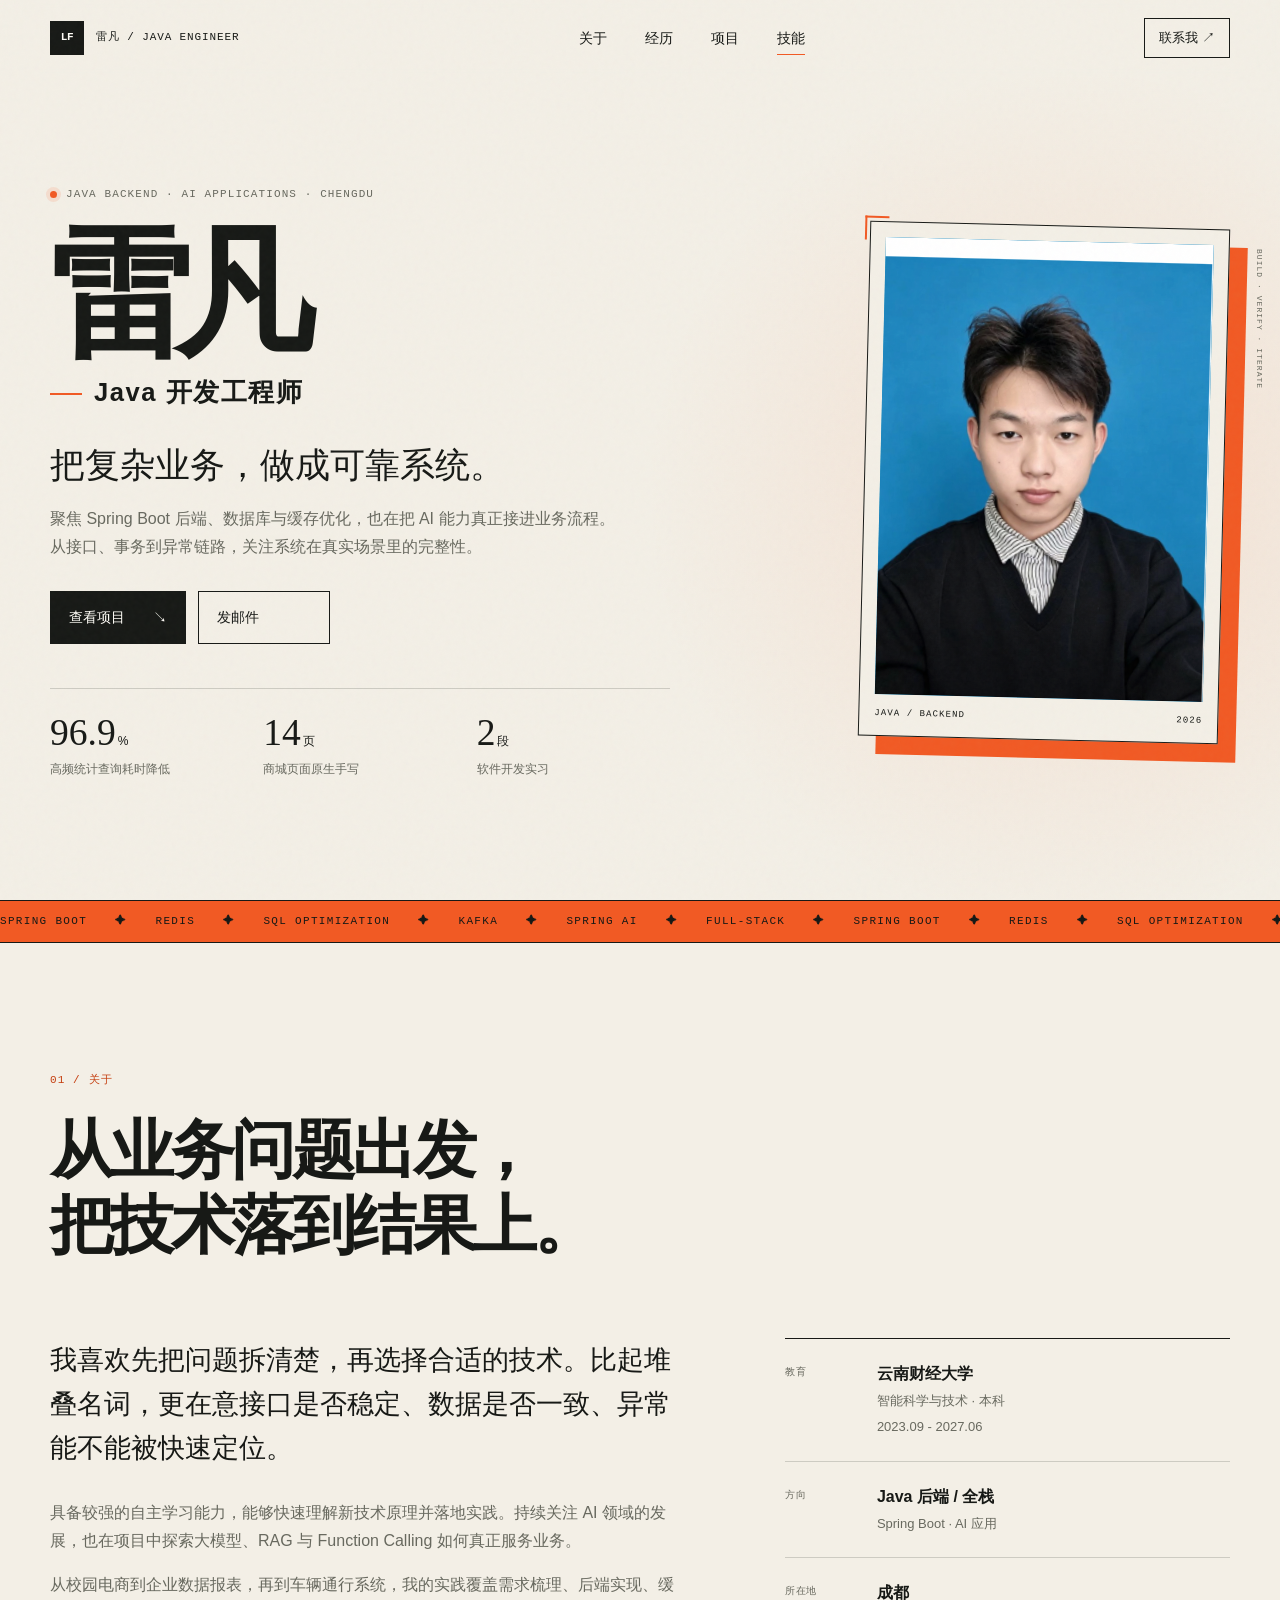
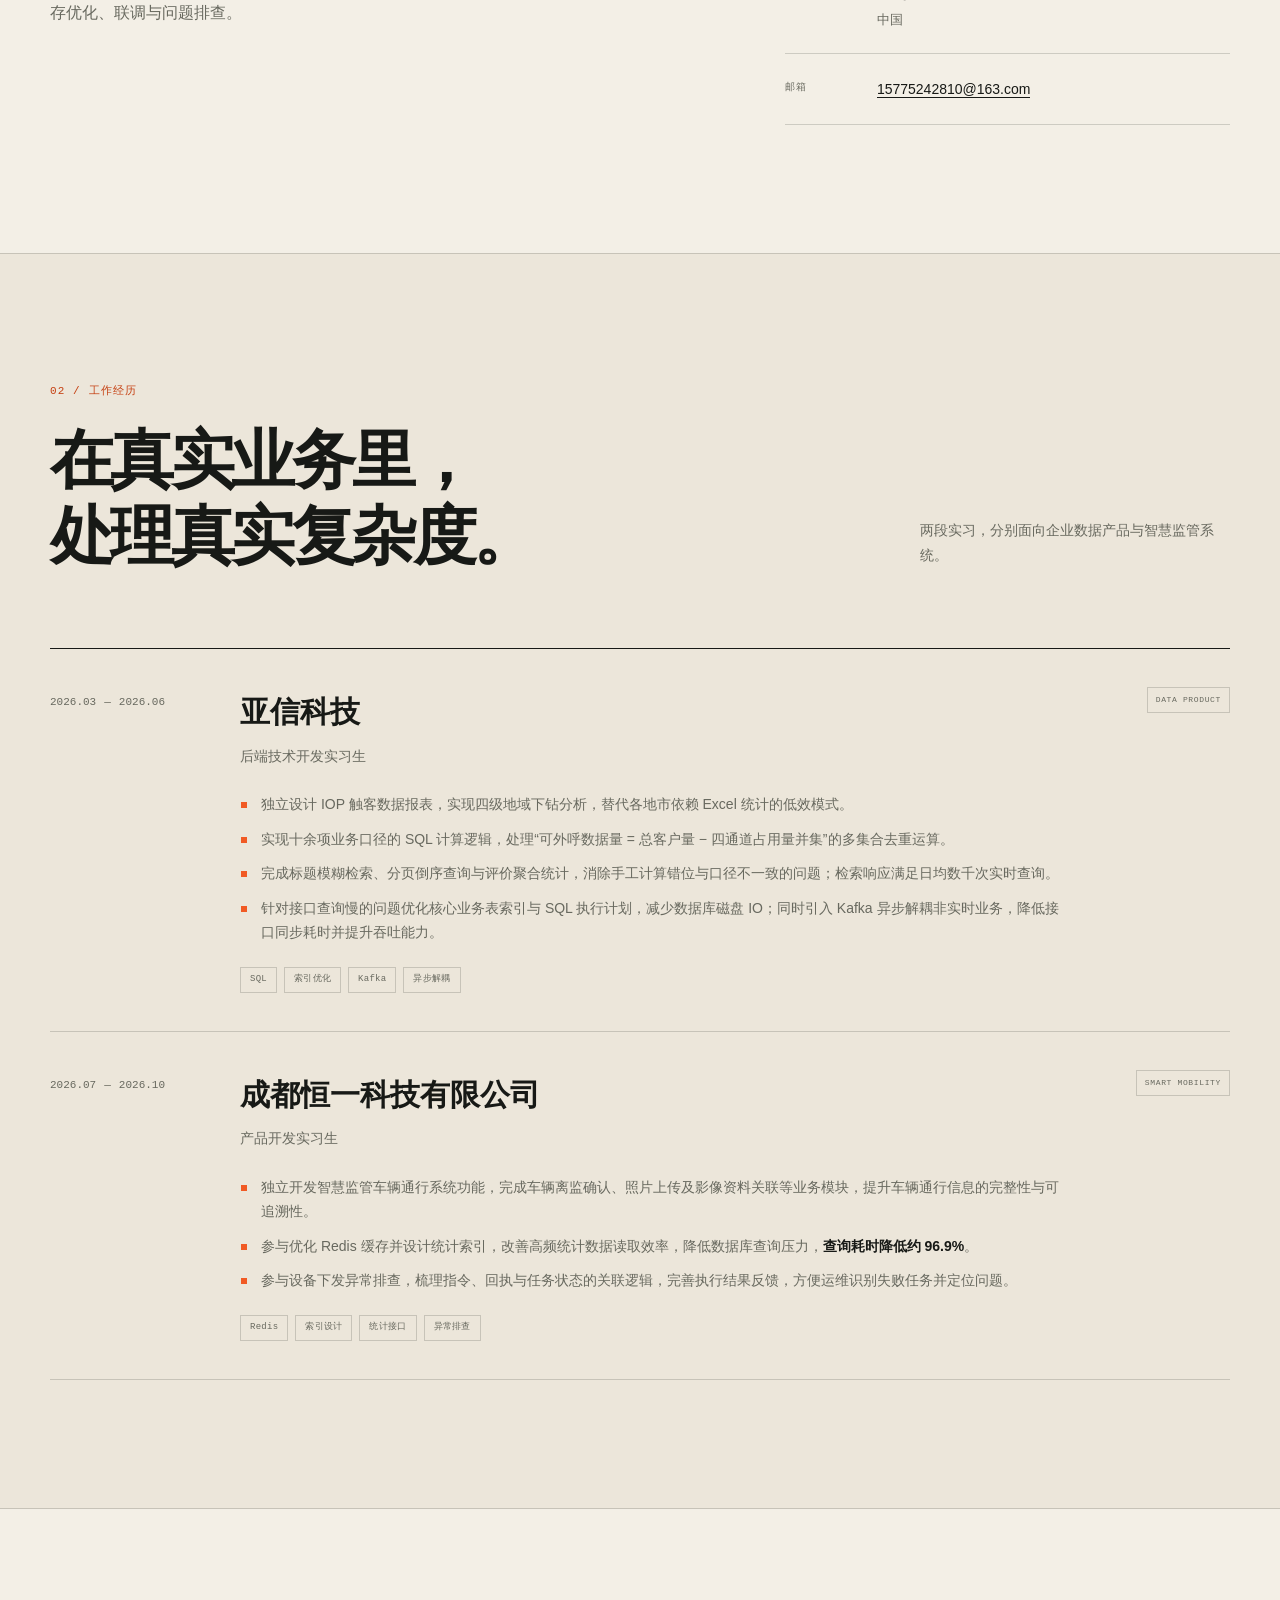
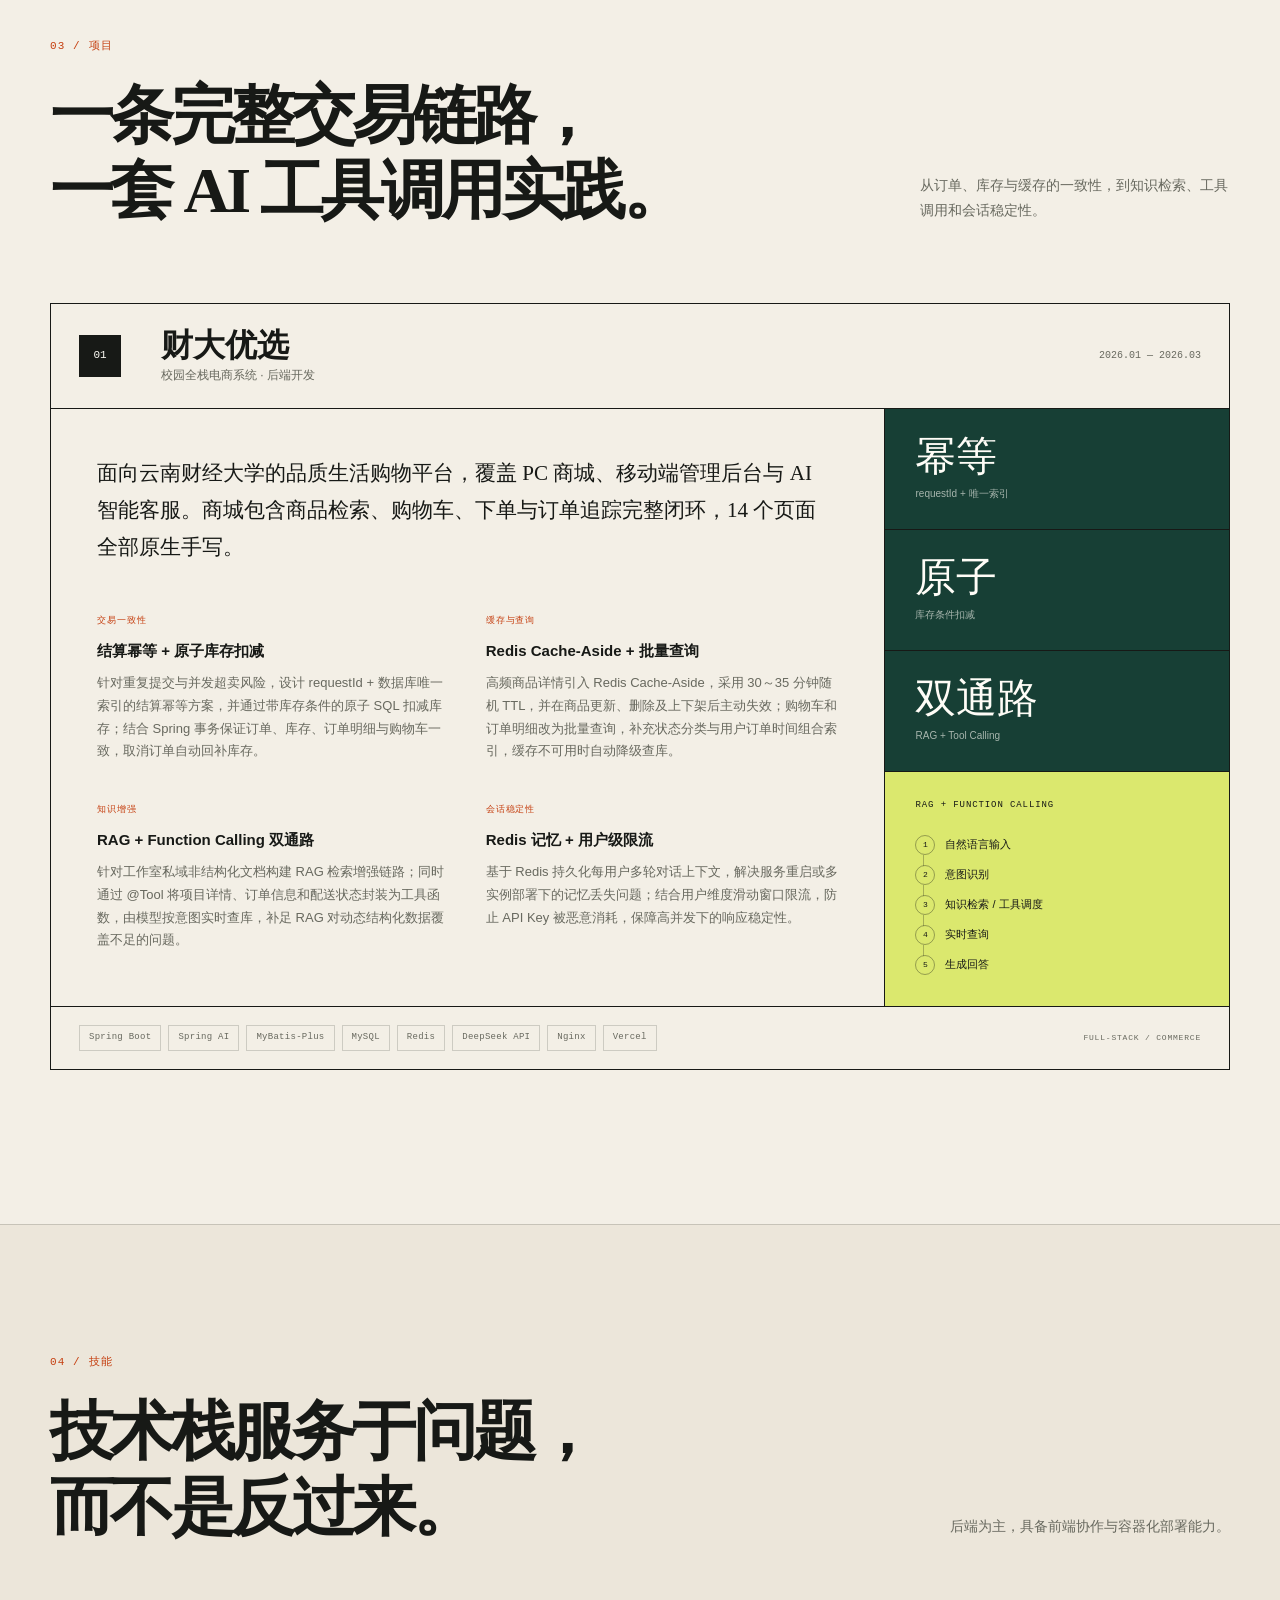
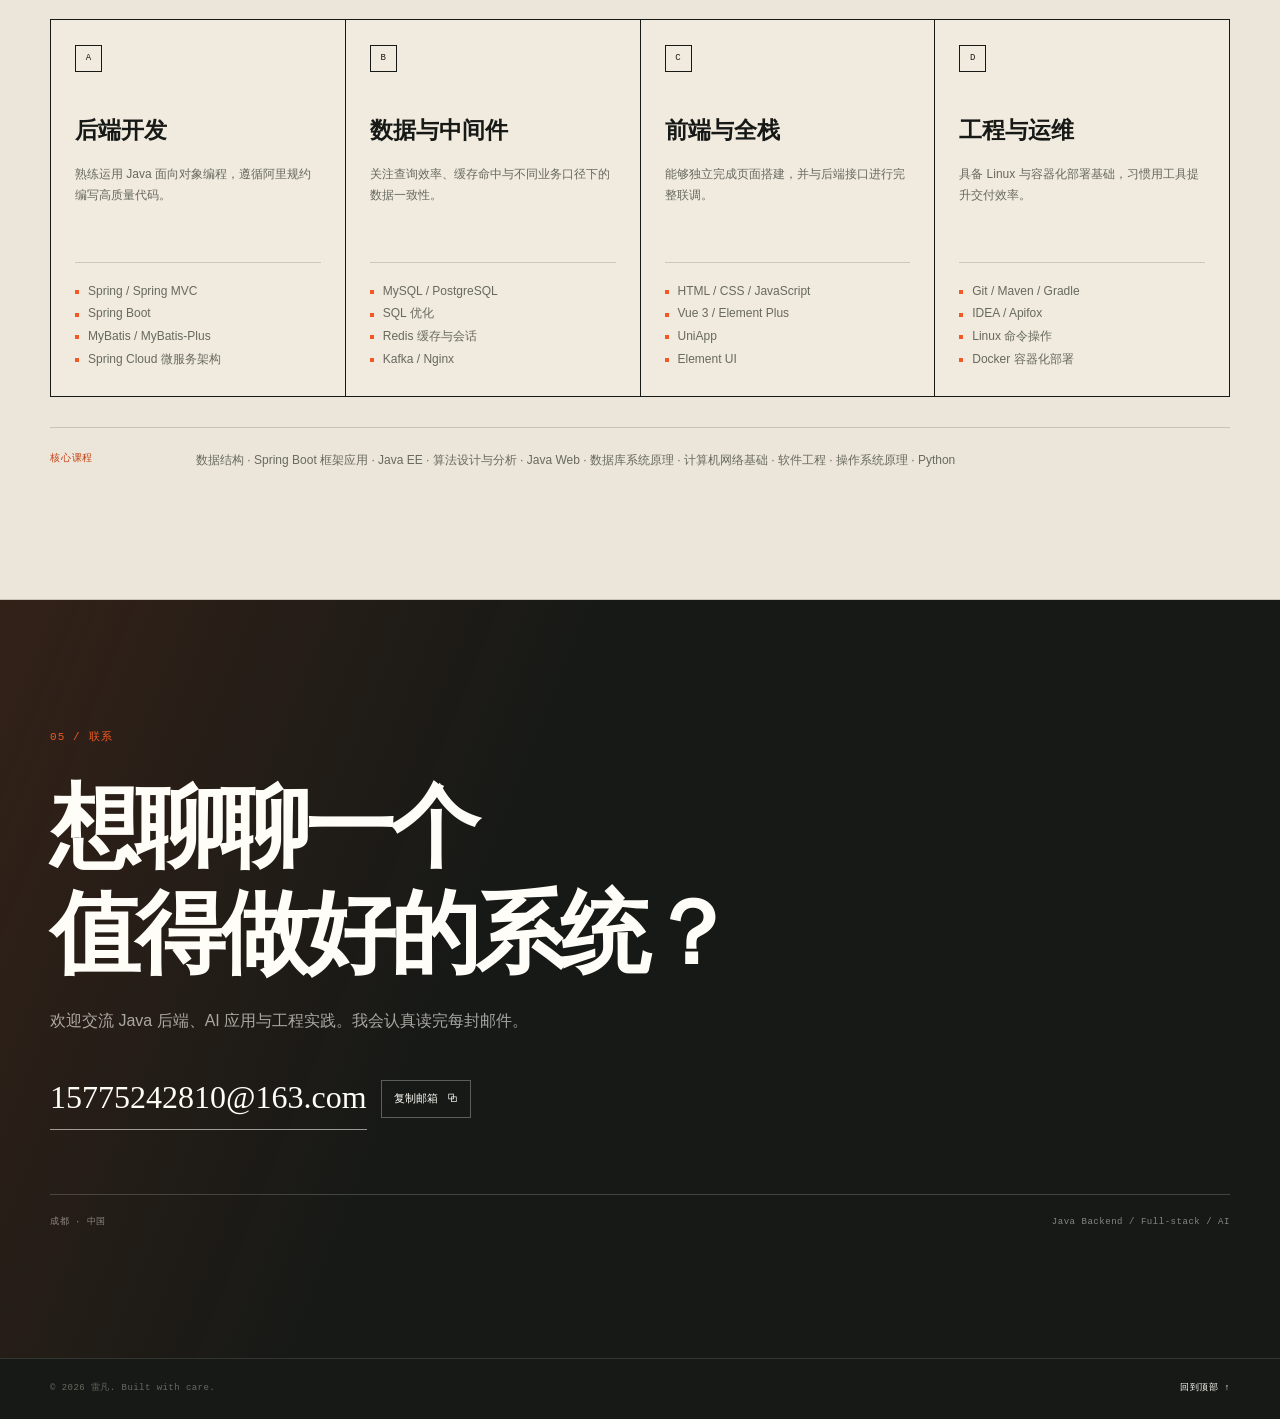
==== commit 55f23eba: "Sync portfolio with updated resume" ====
--- a/index.html
+++ b/index.html
@@ -4,7 +4,7 @@
   <meta charset="utf-8">
   <meta name="viewport" content="width=device-width, initial-scale=1">
   <title>雷凡｜Java 开发工程师 · 后端与 AI 应用</title>
-  <meta name="description" content="雷凡，Java 开发工程师，专注 Spring Boot 后端、Redis 缓存优化与 AI 应用落地。查看工作经历、全栈项目与技术栈。">
+  <meta name="description" content="雷凡，Java 开发工程师，专注 Spring Boot 后端、SQL 与索引优化、Redis 缓存、Kafka 异步解耦与 AI 应用落地。查看工作经历、全栈项目与技术栈。">
   <meta name="author" content="雷凡">
   <meta name="robots" content="index, follow, max-image-preview:large">
   <meta name="theme-color" content="#f3efe6">
@@ -51,6 +51,8 @@
       "PostgreSQL",
       "Redis",
       "Kafka",
+      "Spring AI",
+      "MyBatis",
       "Docker",
       "AI Function Calling",
       "RAG"
@@ -95,8 +97,8 @@
             <dd>高频统计查询耗时降低</dd>
           </div>
           <div>
-            <dt>100<small>%</small></dt>
-            <dd>校园问答原文匹配</dd>
+            <dt>14<small>页</small></dt>
+            <dd>商城页面原生手写</dd>
           </div>
           <div>
             <dt>2<small>段</small></dt>
@@ -123,8 +125,8 @@
 
     <div class="ticker" aria-hidden="true">
       <div class="ticker-track">
-        <span>SPRING BOOT</span><span>REDIS</span><span>SQL OPTIMIZATION</span><span>AI FUNCTION CALLING</span><span>SSE</span><span>FULL-STACK</span>
-        <span>SPRING BOOT</span><span>REDIS</span><span>SQL OPTIMIZATION</span><span>AI FUNCTION CALLING</span><span>SSE</span><span>FULL-STACK</span>
+        <span>SPRING BOOT</span><span>REDIS</span><span>SQL OPTIMIZATION</span><span>KAFKA</span><span>SPRING AI</span><span>FULL-STACK</span>
+        <span>SPRING BOOT</span><span>REDIS</span><span>SQL OPTIMIZATION</span><span>KAFKA</span><span>SPRING AI</span><span>FULL-STACK</span>
       </div>
     </div>
 
@@ -201,9 +203,10 @@
                 <li>独立设计 IOP 触客数据报表，实现四级地域下钻分析，替代各地市依赖 Excel 统计的低效模式。</li>
                 <li>实现十余项业务口径的 SQL 计算逻辑，处理“可外呼数据量 = 总客户量 − 四通道占用量并集”的多集合去重运算。</li>
                 <li>完成标题模糊检索、分页倒序查询与评价聚合统计，消除手工计算错位与口径不一致的问题；检索响应满足日均数千次实时查询。</li>
+                <li>针对接口查询慢的问题优化核心业务表索引与 SQL 执行计划，减少数据库磁盘 IO；同时引入 Kafka 异步解耦非实时业务，降低接口同步耗时并提升吞吐能力。</li>
               </ul>
               <div class="tag-row" aria-label="使用技术">
-                <span>SQL</span><span>数据报表</span><span>模糊检索</span><span>聚合统计</span>
+                <span>SQL</span><span>索引优化</span><span>Kafka</span><span>异步解耦</span>
               </div>
             </div>
           </article>
@@ -224,11 +227,11 @@
               </div>
               <ul class="detail-list">
                 <li>独立开发智慧监管车辆通行系统功能，完成车辆离监确认、照片上传及影像资料关联等业务模块，提升车辆通行信息的完整性与可追溯性。</li>
-                <li>参与优化 Redis 缓存及统计接口，改善高频统计数据读取效率，降低数据库查询压力，<strong>耗时降低约 96.9%</strong>。</li>
+                <li>参与优化 Redis 缓存并设计统计索引，改善高频统计数据读取效率，降低数据库查询压力，<strong>查询耗时降低约 96.9%</strong>。</li>
                 <li>参与设备下发异常排查，梳理指令、回执与任务状态的关联逻辑，完善执行结果反馈，方便运维识别失败任务并定位问题。</li>
               </ul>
               <div class="tag-row" aria-label="使用技术">
-                <span>Redis</span><span>统计接口</span><span>业务建模</span><span>异常排查</span>
+                <span>Redis</span><span>索引设计</span><span>统计接口</span><span>异常排查</span>
               </div>
             </div>
           </article>
@@ -240,9 +243,9 @@
       <div class="section-heading section-heading-row reveal">
         <div>
           <p class="section-index">03 / 项目</p>
-          <h2 id="projects-title">两个完整系统，<br>两种工程练习。</h2>
-        </div>
-        <p class="section-aside">从交易链路的一致性，到 AI 对话的可控性与响应速度。</p>
+          <h2 id="projects-title">一条完整交易链路，<br>一套 AI 工具调用实践。</h2>
+        </div>
+        <p class="section-aside">从订单、库存与缓存的一致性，到知识检索、工具调用和会话稳定性。</p>
       </div>
 
       <article class="project-card reveal">
@@ -261,119 +264,50 @@
 
             <div class="project-highlights">
               <div>
-                <span class="highlight-label">AI 链路</span>
-                <h4>零 SDK 依赖的 Function Calling</h4>
-                <p>使用 Java 原生 HttpURLConnection 手写 400+ 行 JSON 解析逻辑，完成“模型决策工具选择 → 后端执行真实数据查询 → 结果注入上下文 → 二次生成回复”的完整闭环。</p>
+                <span class="highlight-label">交易一致性</span>
+                <h4>结算幂等 + 原子库存扣减</h4>
+                <p>针对重复提交与并发超卖风险，设计 requestId + 数据库唯一索引的结算幂等方案，并通过带库存条件的原子 SQL 扣减库存；结合 Spring 事务保证订单、库存、订单明细与购物车一致，取消订单自动回补库存。</p>
               </div>
               <div>
-                <span class="highlight-label">知识注入</span>
-                <h4>知识库 + 角色人格双层 Prompt</h4>
-                <p>校园问题自动检索原文段落，将通用模型不足 30% 的原文匹配率提升至 100%，单轮回复长度缩短约 60%。</p>
+                <span class="highlight-label">缓存与查询</span>
+                <h4>Redis Cache-Aside + 批量查询</h4>
+                <p>高频商品详情引入 Redis Cache-Aside，采用 30～35 分钟随机 TTL，并在商品更新、删除及上下架后主动失效；购物车和订单明细改为批量查询，补充状态分类与用户订单时间组合索引，缓存不可用时自动降级查库。</p>
               </div>
               <div>
-                <span class="highlight-label">交易一致性</span>
-                <h4>7 步原子结算流程</h4>
-                <p>基于 Spring @Transactional 封装购物车校验、库存检查、BigDecimal 计价、订单号生成、主表写入、订单项批量落库与清空购物车；配合 Redis + 唯一请求 ID 实现幂等，库存乐观锁规避超卖。</p>
+                <span class="highlight-label">知识增强</span>
+                <h4>RAG + Function Calling 双通路</h4>
+                <p>针对工作室私域非结构化文档构建 RAG 检索增强链路；同时通过 @Tool 将项目详情、订单信息和配送状态封装为工具函数，由模型按意图实时查库，补足 RAG 对动态结构化数据覆盖不足的问题。</p>
               </div>
               <div>
-                <span class="highlight-label">安全边界</span>
-                <h4>Token 双模式鉴权</h4>
-                <p>自定义 LoginInterceptor 区分 AJAX 与页面请求，分别返回 JSON 401 或重定向登录页；白名单 API 从 20 余个精简至 5 个，攻击面缩减约 75%。</p>
+                <span class="highlight-label">会话稳定性</span>
+                <h4>Redis 记忆 + 用户级限流</h4>
+                <p>基于 Redis 持久化每用户多轮对话上下文，解决服务重启或多实例部署下的记忆丢失问题；结合用户维度滑动窗口限流，防止 API Key 被恶意消耗，保障高并发下的响应稳定性。</p>
               </div>
             </div>
           </div>
 
           <aside class="project-side">
             <div class="project-stat">
-              <strong>100<small>%</small></strong>
-              <span>校园问答原文匹配</span>
+              <strong>幂等</strong>
+              <span>requestId + 唯一索引</span>
             </div>
             <div class="project-stat">
-              <strong>−60<small>%</small></strong>
-              <span>单轮回复长度</span>
+              <strong>原子</strong>
+              <span>库存条件扣减</span>
             </div>
             <div class="project-stat">
-              <strong>7<small>步</small></strong>
-              <span>事务内原子结算</span>
+              <strong>双通路</strong>
+              <span>RAG + Tool Calling</span>
             </div>
 
             <div class="flow-card">
-              <p class="flow-title">AI FUNCTION CALLING</p>
-              <ol class="flow-list">
-                <li>模型决策</li>
-                <li>工具调用</li>
-                <li>真实数据查询</li>
-                <li>上下文注入</li>
-                <li>二次生成回复</li>
-              </ol>
-            </div>
-          </aside>
-        </div>
-
-        <footer class="project-footer">
-          <div class="tag-row" aria-label="技术栈">
-            <span>Spring Boot</span><span>MyBatis-Plus</span><span>MySQL</span><span>Redis</span><span>DeepSeek API</span><span>Nginx</span><span>Vercel</span>
-          </div>
-          <span class="project-type">FULL-STACK / COMMERCE</span>
-        </footer>
-      </article>
-
-      <article class="project-card project-card-alt reveal">
-        <header class="project-header">
-          <div class="project-number">02</div>
-          <div class="project-title">
-            <h3>智慧校园服务</h3>
-            <p>校园生活服务系统 · 全栈开发</p>
-          </div>
-          <time datetime="2024-05">2024.05 — 2025.03</time>
-        </header>
-
-        <div class="project-grid">
-          <div class="project-content">
-            <p class="project-lead">独立设计并开发的校园服务系统，包含用户端小程序、商家管理后台，实现下单、支付、订单流转、配送及 AI 对话、AI 查询在内的完整校园生活服务。</p>
-
-            <div class="project-highlights">
-              <div>
-                <span class="highlight-label">知识问答</span>
-                <h4>RAG 检索增强链路</h4>
-                <p>针对工作室私域非结构化文档，将私域知识与模型推理结合，降低幻觉并提升问答准确性。</p>
-              </div>
-              <div>
-                <span class="highlight-label">实时查询</span>
-                <h4>@Tool 驱动的动态数据访问</h4>
-                <p>将项目详情、订单信息、配送状态封装为工具函数，让模型按意图自动调用，实现“自然语言 → 实时查库”，弥补 RAG 无法覆盖动态结构化数据的问题。</p>
-              </div>
-              <div>
-                <span class="highlight-label">会话与稳定性</span>
-                <h4>Redis 记忆 + 用户级限流</h4>
-                <p>通过 RedisChatMemory 持久化每用户多轮对话上下文，解决服务重启或多实例部署下的记忆丢失；结合用户维度滑动窗口限流，保护 API Key 并保障高并发稳定性。</p>
-              </div>
-              <div>
-                <span class="highlight-label">交互体验</span>
-                <h4>SSE 流式响应</h4>
-                <p>对话接口采用 SSE 输出，将首字等待从秒级降至毫秒级，提升长回答场景下的交互体验。</p>
-              </div>
-            </div>
-          </div>
-
-          <aside class="project-side">
-            <div class="project-stat">
-              <strong>毫秒级</strong>
-              <span>对话首字等待</span>
-            </div>
-            <div class="project-stat">
-              <strong>3<small>端</small></strong>
-              <span>用户端 / 商家端 / 服务端</span>
-            </div>
-
-            <div class="flow-card">
-              <p class="flow-title">RAG + TOOL CALLING</p>
+              <p class="flow-title">RAG + FUNCTION CALLING</p>
               <ol class="flow-list">
                 <li>自然语言输入</li>
                 <li>意图识别</li>
                 <li>知识检索 / 工具调度</li>
                 <li>实时查询</li>
-                <li>SSE 流式回复</li>
+                <li>生成回答</li>
               </ol>
             </div>
           </aside>
@@ -381,11 +315,12 @@
 
         <footer class="project-footer">
           <div class="tag-row" aria-label="技术栈">
-            <span>Spring Boot</span><span>Spring AI</span><span>MySQL</span><span>Redis</span><span>DeepSeek</span><span>SSE</span><span>JWT</span><span>Vue 3</span><span>UniApp</span>
-          </div>
-          <span class="project-type">FULL-STACK / AI</span>
+            <span>Spring Boot</span><span>Spring AI</span><span>MyBatis-Plus</span><span>MySQL</span><span>Redis</span><span>DeepSeek API</span><span>Nginx</span><span>Vercel</span>
+          </div>
+          <span class="project-type">FULL-STACK / COMMERCE</span>
         </footer>
       </article>
+
     </section>
 
     <section class="section section-tinted" id="skills" aria-labelledby="skills-title">
